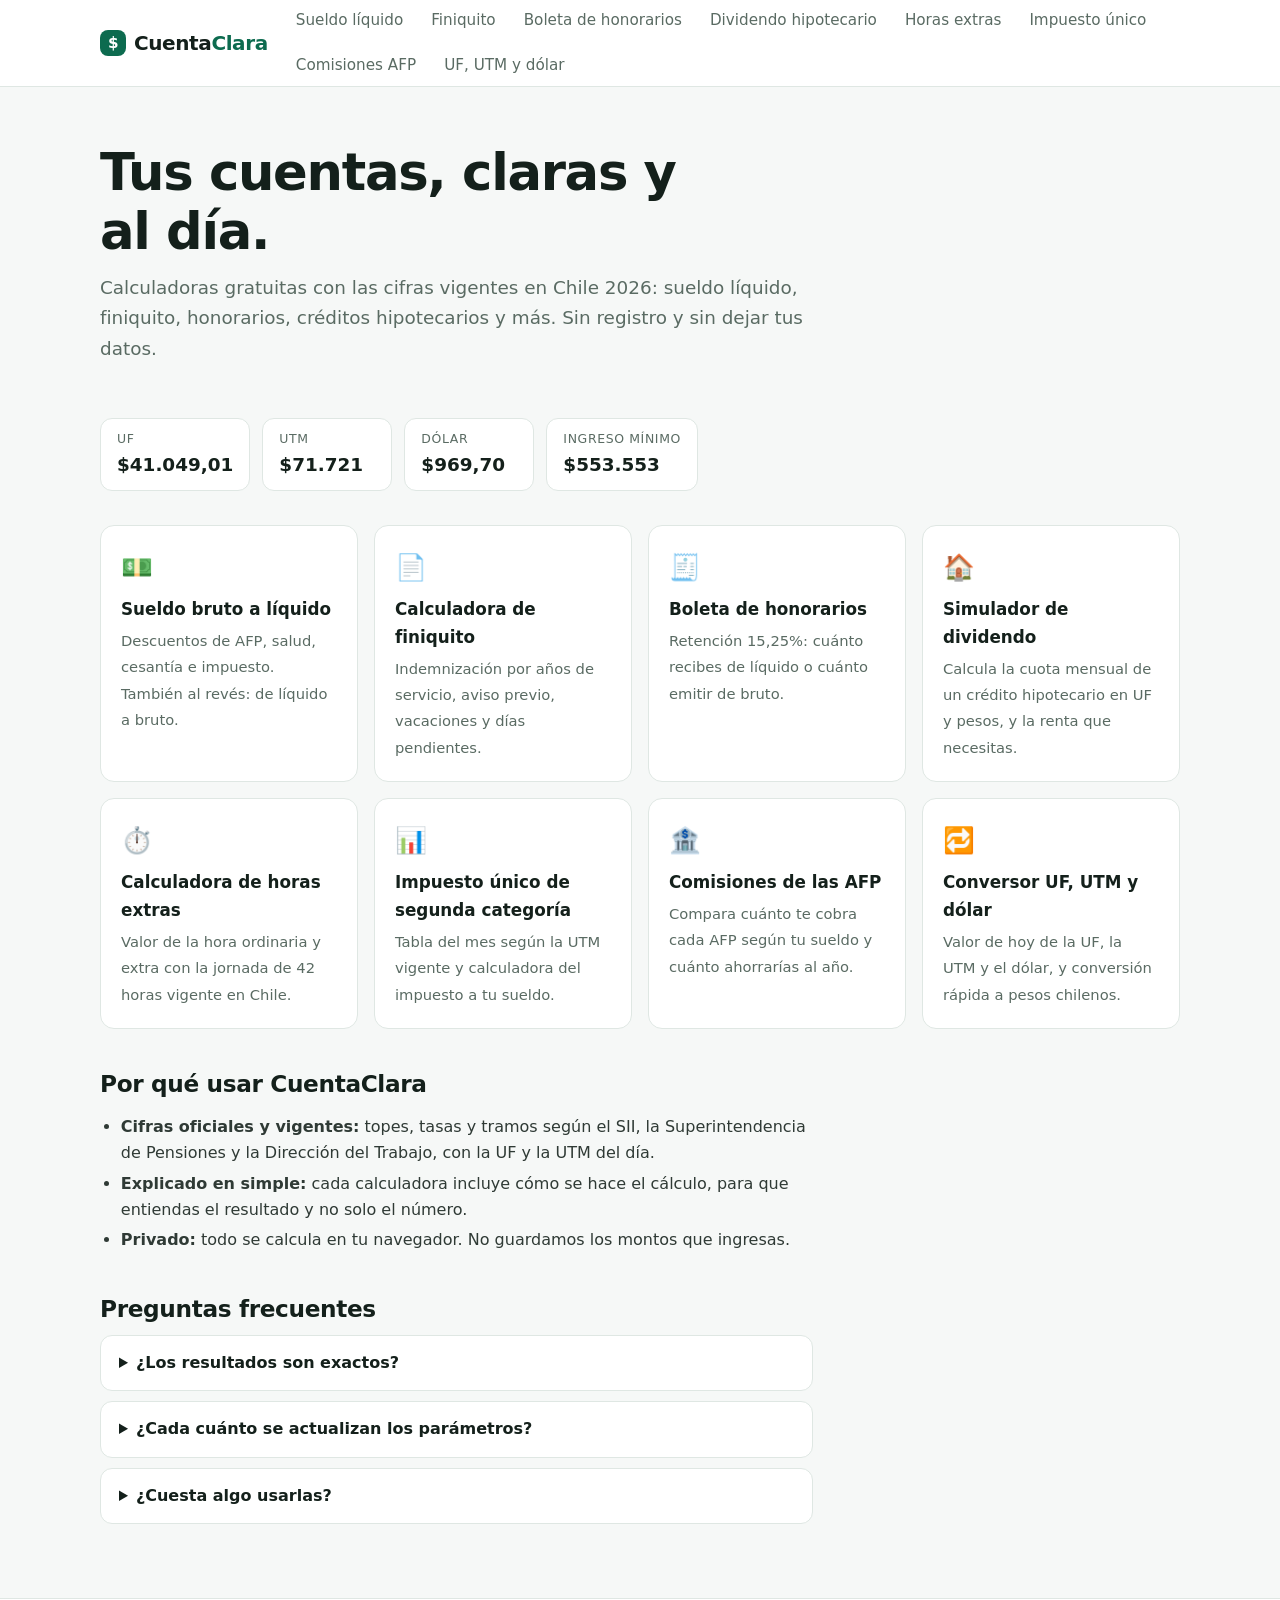
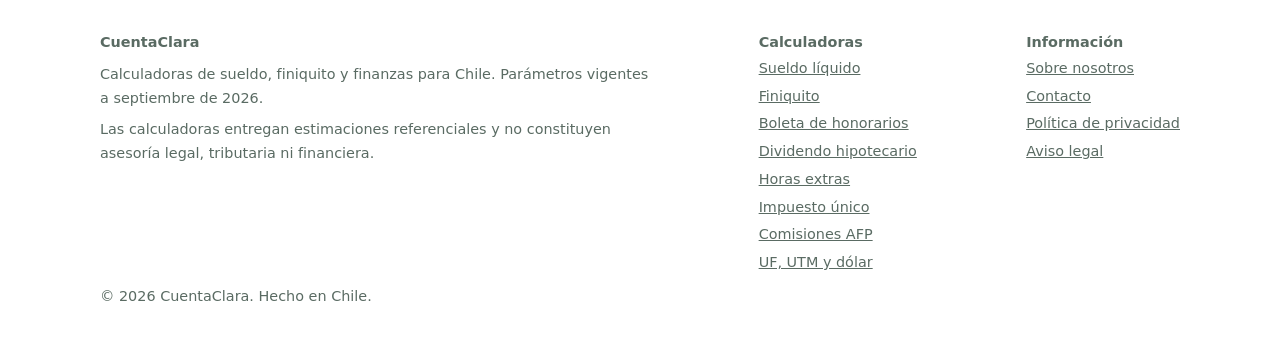
==== docs/index.html @ 97067520 "CuentaClara: calculadoras laborales y financieras para Chile Co-Authored-By: Claude Sonnet 5.5 <nore" ====
<!doctype html>
<html lang="es-CL">
<head>
<meta charset="utf-8">
<meta name="viewport" content="width=device-width, initial-scale=1">
<title>CuentaClara: Calculadoras de sueldo, finiquito y honorarios en Chile 2026</title>
<meta name="description" content="Calculadoras gratuitas para Chile: sueldo líquido, finiquito, boleta de honorarios, dividendo hipotecario, horas extras, impuesto único y comisiones AFP. Datos vigentes 2026.">
<link rel="canonical" href="https://jagoycooleaprado.github.io/cuentaclara/">
<link rel="icon" href="data:image/svg+xml,%3Csvg xmlns='http://www.w3.org/2000/svg' viewBox='0 0 64 64'%3E%3Crect width='64' height='64' rx='14' fill='%230d6b4f'/%3E%3Ctext x='32' y='45' font-size='36' text-anchor='middle' fill='white' font-family='Arial' font-weight='700'%3E%24%3C/text%3E%3C/svg%3E">
<meta name="theme-color" content="#0d6b4f">
<meta property="og:type" content="website"><meta property="og:locale" content="es_CL">
<meta property="og:title" content="CuentaClara: Calculadoras de sueldo, finiquito y honorarios en Chile 2026"><meta property="og:description" content="Calculadoras gratuitas para Chile: sueldo líquido, finiquito, boleta de honorarios, dividendo hipotecario, horas extras, impuesto único y comisiones AFP. Datos vigentes 2026.">
<meta property="og:url" content="https://jagoycooleaprado.github.io/cuentaclara/"><meta property="og:site_name" content="CuentaClara">
<meta name="twitter:card" content="summary">
<link rel="stylesheet" href="assets/style.css">


<script type="application/ld+json">{"@context":"https://schema.org","@type":"WebSite","name":"CuentaClara","url":"https://jagoycooleaprado.github.io/cuentaclara/","inLanguage":"es-CL"}</script>
</head>
<body>
<header class="site-head"><div class="wrap">
  <a class="logo" href="index.html"><i>$</i><span>Cuenta<b>Clara</b></span></a>
  <button id="menu-btn" aria-expanded="false" aria-controls="menu">Menú</button>
  <nav id="menu" class="nav" aria-label="Principal"><a href="sueldo-liquido.html">Sueldo líquido</a><a href="finiquito.html">Finiquito</a><a href="boleta-de-honorarios.html">Boleta de honorarios</a><a href="dividendo-hipotecario.html">Dividendo hipotecario</a><a href="horas-extras.html">Horas extras</a><a href="impuesto-unico-segunda-categoria.html">Impuesto único</a><a href="comisiones-afp.html">Comisiones AFP</a><a href="uf-a-pesos.html">UF, UTM y dólar</a></nav>
</div></header>
<main><div class="wrap">
  <section class="hero">
    <h1>Tus cuentas, claras y al día.</h1>
    <p class="lead">Calculadoras gratuitas con las cifras vigentes en Chile 2026: sueldo líquido, finiquito, honorarios, créditos hipotecarios y más. Sin registro y sin dejar tus datos.</p>
  </section>
  <div class="ind" aria-label="Indicadores de hoy">
    <div><small>UF</small><strong data-ind="uf">$41.049,01</strong></div>
    <div><small>UTM</small><strong data-ind="utm">$71.721</strong></div>
    <div><small>Dólar</small><strong data-ind="usd">$969,70</strong></div>
    <div><small>Ingreso mínimo</small><strong>$553.553</strong></div>
  </div>
  <ul class="cards"><li><a href="sueldo-liquido.html"><span class="ico">💵</span><b>Sueldo bruto a líquido</b><span>Descuentos de AFP, salud, cesantía e impuesto. También al revés: de líquido a bruto.</span></a></li><li><a href="finiquito.html"><span class="ico">📄</span><b>Calculadora de finiquito</b><span>Indemnización por años de servicio, aviso previo, vacaciones y días pendientes.</span></a></li><li><a href="boleta-de-honorarios.html"><span class="ico">🧾</span><b>Boleta de honorarios</b><span>Retención 15,25%: cuánto recibes de líquido o cuánto emitir de bruto.</span></a></li><li><a href="dividendo-hipotecario.html"><span class="ico">🏠</span><b>Simulador de dividendo</b><span>Calcula la cuota mensual de un crédito hipotecario en UF y pesos, y la renta que necesitas.</span></a></li><li><a href="horas-extras.html"><span class="ico">⏱️</span><b>Calculadora de horas extras</b><span>Valor de la hora ordinaria y extra con la jornada de 42 horas vigente en Chile.</span></a></li><li><a href="impuesto-unico-segunda-categoria.html"><span class="ico">📊</span><b>Impuesto único de segunda categoría</b><span>Tabla del mes según la UTM vigente y calculadora del impuesto a tu sueldo.</span></a></li><li><a href="comisiones-afp.html"><span class="ico">🏦</span><b>Comisiones de las AFP</b><span>Compara cuánto te cobra cada AFP según tu sueldo y cuánto ahorrarías al año.</span></a></li><li><a href="uf-a-pesos.html"><span class="ico">🔁</span><b>Conversor UF, UTM y dólar</b><span>Valor de hoy de la UF, la UTM y el dólar, y conversión rápida a pesos chilenos.</span></a></li></ul>
  
  <section class="prose">
    <h2>Por qué usar CuentaClara</h2>
    <ul>
      <li><strong>Cifras oficiales y vigentes:</strong> topes, tasas y tramos según el SII, la Superintendencia de Pensiones y la Dirección del Trabajo, con la UF y la UTM del día.</li>
      <li><strong>Explicado en simple:</strong> cada calculadora incluye cómo se hace el cálculo, para que entiendas el resultado y no solo el número.</li>
      <li><strong>Privado:</strong> todo se calcula en tu navegador. No guardamos los montos que ingresas.</li>
    </ul>
    <h2>Preguntas frecuentes</h2>
  </section>
  <section class="faq prose">
    <details><summary>¿Los resultados son exactos?</summary><p>Son estimaciones que usan la normativa vigente. Tu liquidación, tu finiquito o la oferta del banco pueden variar por redondeos, convenios o condiciones particulares. Úsalas como referencia para planificar.</p></details>
    <details><summary>¿Cada cuánto se actualizan los parámetros?</summary><p>La UF, la UTM y el dólar se cargan en línea cada vez que abres una calculadora. Los topes y tasas anuales se revisan cada vez que la autoridad publica cambios.</p></details>
    <details><summary>¿Cuesta algo usarlas?</summary><p>No. Todas las calculadoras son gratuitas. El sitio se financia con publicidad y con enlaces de afiliados claramente identificados.</p></details>
  </section>
</div></main>
<footer class="site-foot"><div class="wrap">
  <div class="cols">
    <div><strong>CuentaClara</strong><p>Calculadoras de sueldo, finiquito y finanzas para Chile. Parámetros vigentes a septiembre de 2026.</p>
    <p>Las calculadoras entregan estimaciones referenciales y no constituyen asesoría legal, tributaria ni financiera.</p></div>
    <div><strong>Calculadoras</strong><a href="sueldo-liquido.html">Sueldo líquido</a><a href="finiquito.html">Finiquito</a><a href="boleta-de-honorarios.html">Boleta de honorarios</a><a href="dividendo-hipotecario.html">Dividendo hipotecario</a><a href="horas-extras.html">Horas extras</a><a href="impuesto-unico-segunda-categoria.html">Impuesto único</a><a href="comisiones-afp.html">Comisiones AFP</a><a href="uf-a-pesos.html">UF, UTM y dólar</a></div>
    <div><strong>Información</strong><a href="sobre-nosotros.html">Sobre nosotros</a><a href="contacto.html">Contacto</a><a href="privacidad.html">Política de privacidad</a><a href="aviso-legal.html">Aviso legal</a></div>
  </div>
  <p>© 2026 CuentaClara. Hecho en Chile.</p>
</div></footer>
<script src="assets/calc-core.js"></script>
<script src="assets/app.js"></script>
</body>
</html>
---- docs/assets/style.css ----
:root {
  --bg: #f6f8f7; --surface: #ffffff; --ink: #14201b; --muted: #5a6b63; --line: #dfe7e3;
  --brand: #0d6b4f; --brand-ink: #ffffff; --brand-soft: #e3f3ec; --accent: #d1402b;
  --neg: #b3402c; --radius: 14px; --shadow: 0 1px 2px rgba(20,32,27,.06), 0 8px 24px rgba(20,32,27,.06);
}
@media (prefers-color-scheme: dark) {
  :root {
    --bg: #0e1512; --surface: #16201b; --ink: #e8f0ec; --muted: #9db0a6; --line: #26362f;
    --brand: #3fbf93; --brand-ink: #06231a; --brand-soft: #14302a; --accent: #ff7a63; --neg: #ff8f7b;
    --shadow: 0 1px 2px rgba(0,0,0,.4), 0 8px 24px rgba(0,0,0,.3);
  }
}
* { box-sizing: border-box; }
[hidden] { display: none !important; }
html { -webkit-text-size-adjust: 100%; }
body { margin: 0; background: var(--bg); color: var(--ink); font: 16px/1.65 system-ui, -apple-system, "Segoe UI", Roboto, sans-serif; }
a { color: var(--brand); }
img, svg { max-width: 100%; }
.wrap { width: min(1080px, 100% - 32px); margin-inline: auto; }

/* Cabecera */
.site-head { background: var(--surface); border-bottom: 1px solid var(--line); position: sticky; top: 0; z-index: 20; }
.site-head .wrap { display: flex; align-items: center; justify-content: space-between; min-height: 60px; gap: 16px; }
.logo { font-weight: 800; font-size: 1.25rem; letter-spacing: -.02em; text-decoration: none; color: var(--ink); display: flex; align-items: center; gap: 8px; }
.logo b { color: var(--brand); }
.logo i { width: 26px; height: 26px; border-radius: 8px; background: var(--brand); display: inline-grid; place-items: center; color: var(--brand-ink); font-style: normal; font-size: .95rem; }
.nav { display: flex; gap: 4px; flex-wrap: wrap; }
.nav a { padding: 8px 12px; border-radius: 8px; text-decoration: none; color: var(--muted); font-size: .95rem; font-weight: 500; }
.nav a:hover, .nav a[aria-current] { background: var(--brand-soft); color: var(--brand); }
#menu-btn { display: none; background: none; border: 1px solid var(--line); border-radius: 8px; padding: 8px 12px; color: var(--ink); font: inherit; cursor: pointer; }
@media (max-width: 860px) {
  #menu-btn { display: block; }
  .nav { display: none; position: absolute; top: 60px; left: 0; right: 0; background: var(--surface); border-bottom: 1px solid var(--line); padding: 8px 16px 16px; flex-direction: column; }
  .menu-open .nav { display: flex; }
}

/* Contenido */
main { padding: 32px 0 64px; }
.crumbs { font-size: .85rem; color: var(--muted); margin-bottom: 8px; }
.crumbs a { color: var(--muted); }
h1 { font-size: clamp(1.7rem, 4vw, 2.5rem); line-height: 1.15; letter-spacing: -.025em; margin: 0 0 12px; }
h2 { font-size: 1.45rem; letter-spacing: -.015em; margin: 40px 0 12px; line-height: 1.25; }
h3 { font-size: 1.1rem; margin: 24px 0 6px; }
.lead { font-size: 1.15rem; color: var(--muted); max-width: 62ch; margin: 0 0 24px; }
.grid-2 { display: grid; grid-template-columns: minmax(0, 1fr) minmax(0, 1fr); gap: 20px; align-items: start; }
@media (max-width: 860px) { .grid-2 { grid-template-columns: minmax(0, 1fr); } }
.card { background: var(--surface); border: 1px solid var(--line); border-radius: var(--radius); padding: 22px; box-shadow: var(--shadow); }
.card h2 { margin-top: 0; font-size: 1.1rem; }

/* Formularios */
.field { margin-bottom: 14px; }
.field label { display: block; font-weight: 600; font-size: .92rem; margin-bottom: 5px; }
.field small { color: var(--muted); display: block; margin-top: 4px; font-size: .82rem; }
input, select { width: 100%; padding: 11px 12px; font: inherit; color: var(--ink); background: var(--bg); border: 1px solid var(--line); border-radius: 10px; }
input:focus, select:focus, button:focus-visible, a:focus-visible, summary:focus-visible { outline: 3px solid color-mix(in srgb, var(--brand) 45%, transparent); outline-offset: 1px; }
.two { display: grid; grid-template-columns: 1fr 1fr; gap: 12px; }
@media (max-width: 480px) { .two { grid-template-columns: 1fr; } }
.check { display: flex; gap: 10px; align-items: flex-start; }
.check input { width: auto; margin-top: 5px; }
.check label { font-weight: 500; margin: 0; }
.tabs { display: flex; background: var(--bg); border: 1px solid var(--line); border-radius: 10px; padding: 4px; margin-bottom: 16px; }
.tabs button { flex: 1; border: 0; background: none; padding: 9px 8px; border-radius: 7px; font: inherit; font-weight: 600; font-size: .9rem; color: var(--muted); cursor: pointer; }
.tabs button[aria-selected="true"] { background: var(--surface); color: var(--brand); box-shadow: 0 1px 3px rgba(0,0,0,.12); }

/* Resultados */
#resultado { position: sticky; top: 76px; }
@media (max-width: 860px) { #resultado { position: static; } }
.vacio { color: var(--muted); margin: 0; }
.big { background: var(--brand); color: var(--brand-ink); border-radius: 12px; padding: 18px 20px; margin-bottom: 14px; }
.big span { display: block; font-size: .9rem; opacity: .9; }
.big strong { font-size: clamp(1.8rem, 5vw, 2.4rem); letter-spacing: -.02em; line-height: 1.2; font-variant-numeric: tabular-nums; }
.big em { font-style: normal; margin-left: 10px; opacity: .85; }
.bar { height: 10px; background: var(--brand-soft); border-radius: 99px; overflow: hidden; }
.bar i { display: block; height: 100%; background: var(--accent); border-radius: 99px; }
.bar-leg { font-size: .9rem; color: var(--muted); margin: 8px 0 14px; }
table.res { width: 100%; border-collapse: collapse; font-variant-numeric: tabular-nums; }
table.res th, table.res td { padding: 9px 4px; border-bottom: 1px solid var(--line); text-align: left; vertical-align: top; font-size: .95rem; }
table.res tbody th { font-weight: 500; }
table.res tbody th small { display: block; color: var(--muted); font-weight: 400; font-size: .8rem; }
table.res td { text-align: right; white-space: nowrap; }
table.res thead th { font-size: .8rem; color: var(--muted); text-transform: uppercase; letter-spacing: .04em; }
table.res .neg td { color: var(--neg); }
table.res .sub th, table.res .sub td { font-weight: 700; }
table.res .total th, table.res .total td { font-weight: 800; border-bottom: 0; border-top: 2px solid var(--ink); font-size: 1.02rem; }
table.res.mini td, table.res.mini th { font-size: .85rem; text-align: right; }
.scroll { overflow-x: auto; }
details { margin-top: 14px; } summary { cursor: pointer; font-weight: 600; color: var(--brand); }
.nota { background: var(--brand-soft); border-radius: 10px; padding: 12px 14px; font-size: .88rem; margin: 14px 0 0; }

/* Portada */
.hero { padding: 24px 0 8px; }
.hero h1 { font-size: clamp(2rem, 5.5vw, 3.2rem); max-width: 18ch; }
.ind { display: flex; flex-wrap: wrap; gap: 12px; margin: 22px 0 34px; }
.ind div { background: var(--surface); border: 1px solid var(--line); border-radius: 12px; padding: 10px 16px; min-width: 130px; }
.ind small { display: block; color: var(--muted); font-size: .78rem; text-transform: uppercase; letter-spacing: .05em; }
.ind strong { font-size: 1.15rem; font-variant-numeric: tabular-nums; }
.cards { display: grid; grid-template-columns: repeat(auto-fill, minmax(250px, 1fr)); gap: 16px; padding: 0; list-style: none; margin: 0; }
.cards a { display: block; height: 100%; text-decoration: none; color: inherit; background: var(--surface); border: 1px solid var(--line); border-radius: var(--radius); padding: 20px; transition: transform .15s, box-shadow .15s, border-color .15s; }
.cards a:hover { transform: translateY(-2px); box-shadow: var(--shadow); border-color: var(--brand); }
.cards b { display: block; font-size: 1.05rem; margin: 8px 0 4px; }
.cards span { color: var(--muted); font-size: .92rem; }
.cards .ico { font-size: 1.6rem; }

/* Artículo */
.prose { max-width: 70ch; }
.prose p, .prose li { color: color-mix(in srgb, var(--ink) 88%, var(--bg)); }
.prose ul, .prose ol { padding-left: 1.3em; }
.prose li { margin: 4px 0; }
.prose table { border-collapse: collapse; width: 100%; font-size: .93rem; margin: 12px 0; }
.prose th, .prose td { border: 1px solid var(--line); padding: 8px 10px; text-align: left; }
.prose th { background: var(--brand-soft); }
.faq details { background: var(--surface); border: 1px solid var(--line); border-radius: 12px; padding: 14px 18px; margin: 10px 0; }
.faq summary { color: var(--ink); }
.faq p { margin: 10px 0 0; }
.related { display: flex; flex-wrap: wrap; gap: 10px; padding: 0; list-style: none; }
.related a { display: inline-block; padding: 8px 14px; border: 1px solid var(--line); border-radius: 99px; background: var(--surface); text-decoration: none; font-weight: 500; font-size: .93rem; }
.related a:hover { border-color: var(--brand); }
.updated { color: var(--muted); font-size: .85rem; }

/* Monetización */
.ad-slot { margin: 24px 0; min-height: 90px; text-align: center; }
.ad-slot::before { content: "Publicidad"; display: block; font-size: .7rem; color: var(--muted); text-transform: uppercase; letter-spacing: .08em; margin-bottom: 4px; }
.cta-box { display: flex; gap: 16px; align-items: center; justify-content: space-between; flex-wrap: wrap; background: var(--brand-soft); border: 1px solid var(--brand); border-radius: var(--radius); padding: 18px 20px; margin: 24px 0; }
.cta-box p { margin: 0; max-width: 52ch; }
.cta-box a.btn { background: var(--brand); color: var(--brand-ink); padding: 11px 20px; border-radius: 10px; font-weight: 700; text-decoration: none; }
.cta-box small { display: block; color: var(--muted); font-size: .75rem; }

/* Pie */
.site-foot { border-top: 1px solid var(--line); background: var(--surface); padding: 32px 0; font-size: .9rem; color: var(--muted); }
.site-foot .cols { display: flex; flex-wrap: wrap; gap: 32px; justify-content: space-between; }
.site-foot a { color: var(--muted); display: block; padding: 2px 0; }
.site-foot p { max-width: 60ch; margin: 8px 0; }
@media print { .site-head, .site-foot, .ad-slot, .cta-box, .related { display: none; } }
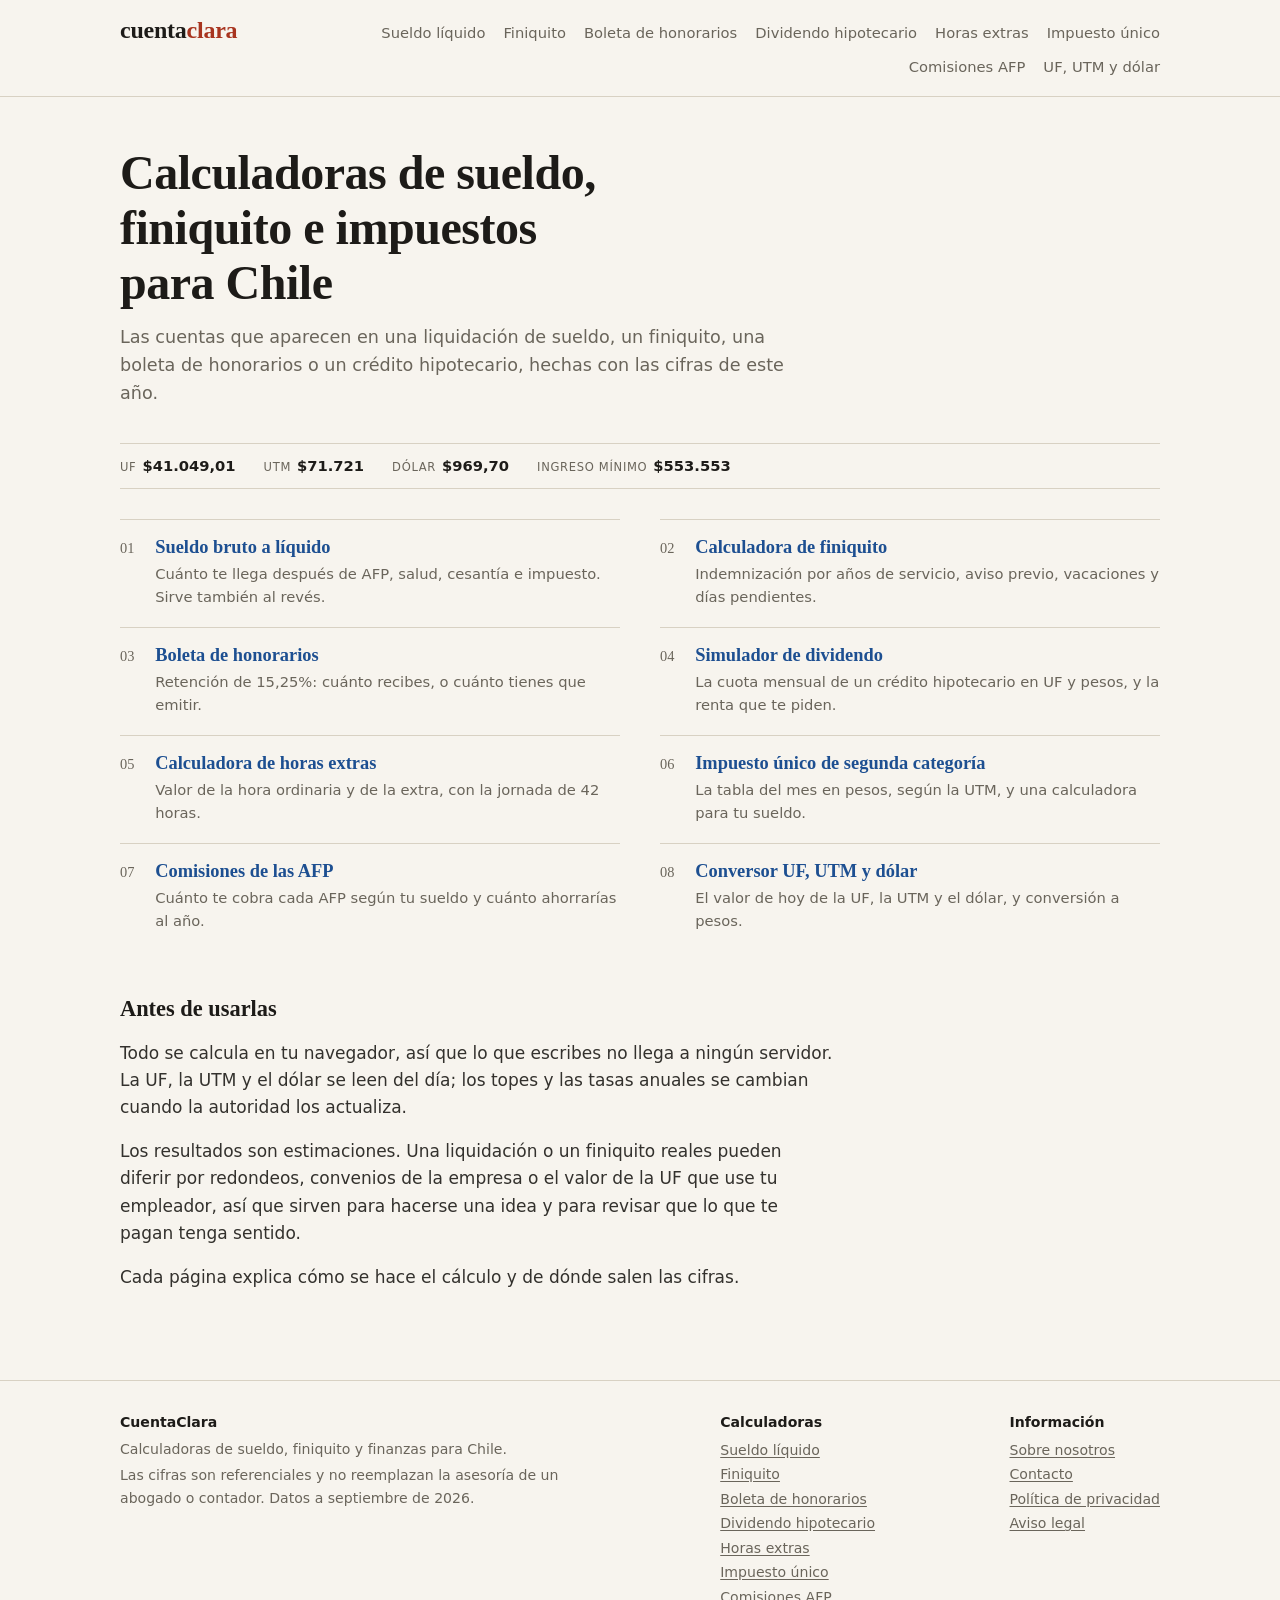
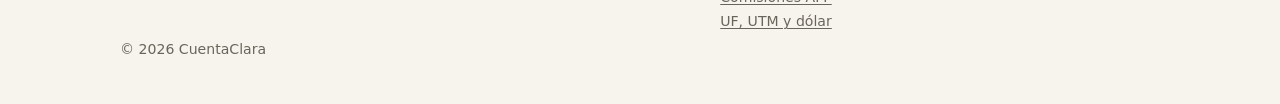
==== commit d7ddd38c: "Rediseño editorial y textos reescritos en tono más natural Co-Authored-By: Claude Sonnet 5.5 <norepl" ====
--- a/docs/index.html
+++ b/docs/index.html
@@ -6,8 +6,8 @@
 <title>CuentaClara: Calculadoras de sueldo, finiquito y honorarios en Chile 2026</title>
 <meta name="description" content="Calculadoras gratuitas para Chile: sueldo líquido, finiquito, boleta de honorarios, dividendo hipotecario, horas extras, impuesto único y comisiones AFP. Datos vigentes 2026.">
 <link rel="canonical" href="https://jagoycooleaprado.github.io/cuentaclara/">
-<link rel="icon" href="data:image/svg+xml,%3Csvg xmlns='http://www.w3.org/2000/svg' viewBox='0 0 64 64'%3E%3Crect width='64' height='64' rx='14' fill='%230d6b4f'/%3E%3Ctext x='32' y='45' font-size='36' text-anchor='middle' fill='white' font-family='Arial' font-weight='700'%3E%24%3C/text%3E%3C/svg%3E">
-<meta name="theme-color" content="#0d6b4f">
+<link rel="icon" href="data:image/svg+xml,%3Csvg xmlns='http://www.w3.org/2000/svg' viewBox='0 0 64 64'%3E%3Crect width='64' height='64' rx='14' fill='%23a8341f'/%3E%3Ctext x='32' y='45' font-size='36' text-anchor='middle' fill='white' font-family='Arial' font-weight='700'%3E%24%3C/text%3E%3C/svg%3E">
+<meta name="theme-color" content="#f7f4ee">
 <meta property="og:type" content="website"><meta property="og:locale" content="es_CL">
 <meta property="og:title" content="CuentaClara: Calculadoras de sueldo, finiquito y honorarios en Chile 2026"><meta property="og:description" content="Calculadoras gratuitas para Chile: sueldo líquido, finiquito, boleta de honorarios, dividendo hipotecario, horas extras, impuesto único y comisiones AFP. Datos vigentes 2026.">
 <meta property="og:url" content="https://jagoycooleaprado.github.io/cuentaclara/"><meta property="og:site_name" content="CuentaClara">
@@ -19,14 +19,14 @@
 </head>
 <body>
 <header class="site-head"><div class="wrap">
-  <a class="logo" href="index.html"><i>$</i><span>Cuenta<b>Clara</b></span></a>
+  <a class="logo" href="index.html">cuenta<span>clara</span></a>
   <button id="menu-btn" aria-expanded="false" aria-controls="menu">Menú</button>
   <nav id="menu" class="nav" aria-label="Principal"><a href="sueldo-liquido.html">Sueldo líquido</a><a href="finiquito.html">Finiquito</a><a href="boleta-de-honorarios.html">Boleta de honorarios</a><a href="dividendo-hipotecario.html">Dividendo hipotecario</a><a href="horas-extras.html">Horas extras</a><a href="impuesto-unico-segunda-categoria.html">Impuesto único</a><a href="comisiones-afp.html">Comisiones AFP</a><a href="uf-a-pesos.html">UF, UTM y dólar</a></nav>
 </div></header>
 <main><div class="wrap">
   <section class="hero">
-    <h1>Tus cuentas, claras y al día.</h1>
-    <p class="lead">Calculadoras gratuitas con las cifras vigentes en Chile 2026: sueldo líquido, finiquito, honorarios, créditos hipotecarios y más. Sin registro y sin dejar tus datos.</p>
+    <h1>Calculadoras de sueldo, finiquito e impuestos para Chile</h1>
+    <p class="lead">Las cuentas que aparecen en una liquidación de sueldo, un finiquito, una boleta de honorarios o un crédito hipotecario, hechas con las cifras de este año.</p>
   </section>
   <div class="ind" aria-label="Indicadores de hoy">
     <div><small>UF</small><strong data-ind="uf">$41.049,01</strong></div>
@@ -34,31 +34,23 @@
     <div><small>Dólar</small><strong data-ind="usd">$969,70</strong></div>
     <div><small>Ingreso mínimo</small><strong>$553.553</strong></div>
   </div>
-  <ul class="cards"><li><a href="sueldo-liquido.html"><span class="ico">💵</span><b>Sueldo bruto a líquido</b><span>Descuentos de AFP, salud, cesantía e impuesto. También al revés: de líquido a bruto.</span></a></li><li><a href="finiquito.html"><span class="ico">📄</span><b>Calculadora de finiquito</b><span>Indemnización por años de servicio, aviso previo, vacaciones y días pendientes.</span></a></li><li><a href="boleta-de-honorarios.html"><span class="ico">🧾</span><b>Boleta de honorarios</b><span>Retención 15,25%: cuánto recibes de líquido o cuánto emitir de bruto.</span></a></li><li><a href="dividendo-hipotecario.html"><span class="ico">🏠</span><b>Simulador de dividendo</b><span>Calcula la cuota mensual de un crédito hipotecario en UF y pesos, y la renta que necesitas.</span></a></li><li><a href="horas-extras.html"><span class="ico">⏱️</span><b>Calculadora de horas extras</b><span>Valor de la hora ordinaria y extra con la jornada de 42 horas vigente en Chile.</span></a></li><li><a href="impuesto-unico-segunda-categoria.html"><span class="ico">📊</span><b>Impuesto único de segunda categoría</b><span>Tabla del mes según la UTM vigente y calculadora del impuesto a tu sueldo.</span></a></li><li><a href="comisiones-afp.html"><span class="ico">🏦</span><b>Comisiones de las AFP</b><span>Compara cuánto te cobra cada AFP según tu sueldo y cuánto ahorrarías al año.</span></a></li><li><a href="uf-a-pesos.html"><span class="ico">🔁</span><b>Conversor UF, UTM y dólar</b><span>Valor de hoy de la UF, la UTM y el dólar, y conversión rápida a pesos chilenos.</span></a></li></ul>
+  <ul class="cards"><li><a href="sueldo-liquido.html"><b>Sueldo bruto a líquido</b><span>Cuánto te llega después de AFP, salud, cesantía e impuesto. Sirve también al revés.</span></a></li><li><a href="finiquito.html"><b>Calculadora de finiquito</b><span>Indemnización por años de servicio, aviso previo, vacaciones y días pendientes.</span></a></li><li><a href="boleta-de-honorarios.html"><b>Boleta de honorarios</b><span>Retención de 15,25%: cuánto recibes, o cuánto tienes que emitir.</span></a></li><li><a href="dividendo-hipotecario.html"><b>Simulador de dividendo</b><span>La cuota mensual de un crédito hipotecario en UF y pesos, y la renta que te piden.</span></a></li><li><a href="horas-extras.html"><b>Calculadora de horas extras</b><span>Valor de la hora ordinaria y de la extra, con la jornada de 42 horas.</span></a></li><li><a href="impuesto-unico-segunda-categoria.html"><b>Impuesto único de segunda categoría</b><span>La tabla del mes en pesos, según la UTM, y una calculadora para tu sueldo.</span></a></li><li><a href="comisiones-afp.html"><b>Comisiones de las AFP</b><span>Cuánto te cobra cada AFP según tu sueldo y cuánto ahorrarías al año.</span></a></li><li><a href="uf-a-pesos.html"><b>Conversor UF, UTM y dólar</b><span>El valor de hoy de la UF, la UTM y el dólar, y conversión a pesos.</span></a></li></ul>
   
   <section class="prose">
-    <h2>Por qué usar CuentaClara</h2>
-    <ul>
-      <li><strong>Cifras oficiales y vigentes:</strong> topes, tasas y tramos según el SII, la Superintendencia de Pensiones y la Dirección del Trabajo, con la UF y la UTM del día.</li>
-      <li><strong>Explicado en simple:</strong> cada calculadora incluye cómo se hace el cálculo, para que entiendas el resultado y no solo el número.</li>
-      <li><strong>Privado:</strong> todo se calcula en tu navegador. No guardamos los montos que ingresas.</li>
-    </ul>
-    <h2>Preguntas frecuentes</h2>
-  </section>
-  <section class="faq prose">
-    <details><summary>¿Los resultados son exactos?</summary><p>Son estimaciones que usan la normativa vigente. Tu liquidación, tu finiquito o la oferta del banco pueden variar por redondeos, convenios o condiciones particulares. Úsalas como referencia para planificar.</p></details>
-    <details><summary>¿Cada cuánto se actualizan los parámetros?</summary><p>La UF, la UTM y el dólar se cargan en línea cada vez que abres una calculadora. Los topes y tasas anuales se revisan cada vez que la autoridad publica cambios.</p></details>
-    <details><summary>¿Cuesta algo usarlas?</summary><p>No. Todas las calculadoras son gratuitas. El sitio se financia con publicidad y con enlaces de afiliados claramente identificados.</p></details>
+    <h2>Antes de usarlas</h2>
+    <p>Todo se calcula en tu navegador, así que lo que escribes no llega a ningún servidor. La UF, la UTM y el dólar se leen del día; los topes y las tasas anuales se cambian cuando la autoridad los actualiza.</p>
+    <p>Los resultados son estimaciones. Una liquidación o un finiquito reales pueden diferir por redondeos, convenios de la empresa o el valor de la UF que use tu empleador, así que sirven para hacerse una idea y para revisar que lo que te pagan tenga sentido.</p>
+    <p>Cada página explica cómo se hace el cálculo y de dónde salen las cifras.</p>
   </section>
 </div></main>
 <footer class="site-foot"><div class="wrap">
   <div class="cols">
-    <div><strong>CuentaClara</strong><p>Calculadoras de sueldo, finiquito y finanzas para Chile. Parámetros vigentes a septiembre de 2026.</p>
-    <p>Las calculadoras entregan estimaciones referenciales y no constituyen asesoría legal, tributaria ni financiera.</p></div>
+    <div><strong>CuentaClara</strong><p>Calculadoras de sueldo, finiquito y finanzas para Chile.</p>
+    <p>Las cifras son referenciales y no reemplazan la asesoría de un abogado o contador. Datos a septiembre de 2026.</p></div>
     <div><strong>Calculadoras</strong><a href="sueldo-liquido.html">Sueldo líquido</a><a href="finiquito.html">Finiquito</a><a href="boleta-de-honorarios.html">Boleta de honorarios</a><a href="dividendo-hipotecario.html">Dividendo hipotecario</a><a href="horas-extras.html">Horas extras</a><a href="impuesto-unico-segunda-categoria.html">Impuesto único</a><a href="comisiones-afp.html">Comisiones AFP</a><a href="uf-a-pesos.html">UF, UTM y dólar</a></div>
     <div><strong>Información</strong><a href="sobre-nosotros.html">Sobre nosotros</a><a href="contacto.html">Contacto</a><a href="privacidad.html">Política de privacidad</a><a href="aviso-legal.html">Aviso legal</a></div>
   </div>
-  <p>© 2026 CuentaClara. Hecho en Chile.</p>
+  <p>© 2026 CuentaClara</p>
 </div></footer>
 <script src="assets/calc-core.js"></script>
 <script src="assets/app.js"></script>
--- a/docs/assets/style.css
+++ b/docs/assets/style.css
@@ -1,133 +1,139 @@
 :root {
-  --bg: #f6f8f7; --surface: #ffffff; --ink: #14201b; --muted: #5a6b63; --line: #dfe7e3;
-  --brand: #0d6b4f; --brand-ink: #ffffff; --brand-soft: #e3f3ec; --accent: #d1402b;
-  --neg: #b3402c; --radius: 14px; --shadow: 0 1px 2px rgba(20,32,27,.06), 0 8px 24px rgba(20,32,27,.06);
+  --paper: #f7f4ee; --card: #fffdf8; --ink: #1d1b18; --muted: #6a655b; --rule: #d8d1c3;
+  --accent: #a8341f; --link: #1d4f91; --wash: #efe9dc;
+  --serif: Charter, "Bitstream Charter", "Sitka Text", Cambria, Georgia, serif;
+  --sans: system-ui, -apple-system, "Segoe UI", Roboto, sans-serif;
 }
 @media (prefers-color-scheme: dark) {
-  :root {
-    --bg: #0e1512; --surface: #16201b; --ink: #e8f0ec; --muted: #9db0a6; --line: #26362f;
-    --brand: #3fbf93; --brand-ink: #06231a; --brand-soft: #14302a; --accent: #ff7a63; --neg: #ff8f7b;
-    --shadow: 0 1px 2px rgba(0,0,0,.4), 0 8px 24px rgba(0,0,0,.3);
-  }
+  :root { --paper: #151412; --card: #1b1a17; --ink: #ece7dd; --muted: #a39c8f; --rule: #34312b; --accent: #e8836b; --link: #8db4e8; --wash: #22201c; }
 }
 * { box-sizing: border-box; }
 [hidden] { display: none !important; }
 html { -webkit-text-size-adjust: 100%; }
-body { margin: 0; background: var(--bg); color: var(--ink); font: 16px/1.65 system-ui, -apple-system, "Segoe UI", Roboto, sans-serif; }
-a { color: var(--brand); }
-img, svg { max-width: 100%; }
-.wrap { width: min(1080px, 100% - 32px); margin-inline: auto; }
+body { margin: 0; background: var(--paper); color: var(--ink); font: 17px/1.6 var(--sans); }
+a { color: var(--link); text-underline-offset: 2px; }
+.wrap { width: min(1040px, 100% - 32px); margin-inline: auto; }
 
 /* Cabecera */
-.site-head { background: var(--surface); border-bottom: 1px solid var(--line); position: sticky; top: 0; z-index: 20; }
-.site-head .wrap { display: flex; align-items: center; justify-content: space-between; min-height: 60px; gap: 16px; }
-.logo { font-weight: 800; font-size: 1.25rem; letter-spacing: -.02em; text-decoration: none; color: var(--ink); display: flex; align-items: center; gap: 8px; }
-.logo b { color: var(--brand); }
-.logo i { width: 26px; height: 26px; border-radius: 8px; background: var(--brand); display: inline-grid; place-items: center; color: var(--brand-ink); font-style: normal; font-size: .95rem; }
-.nav { display: flex; gap: 4px; flex-wrap: wrap; }
-.nav a { padding: 8px 12px; border-radius: 8px; text-decoration: none; color: var(--muted); font-size: .95rem; font-weight: 500; }
-.nav a:hover, .nav a[aria-current] { background: var(--brand-soft); color: var(--brand); }
-#menu-btn { display: none; background: none; border: 1px solid var(--line); border-radius: 8px; padding: 8px 12px; color: var(--ink); font: inherit; cursor: pointer; }
+.site-head { border-bottom: 1px solid var(--rule); background: var(--paper); }
+.site-head .wrap { display: flex; align-items: baseline; justify-content: space-between; gap: 24px; padding: 18px 0 14px; }
+.logo { font: 700 1.5rem/1 var(--serif); letter-spacing: -.01em; color: var(--ink); text-decoration: none; white-space: nowrap; }
+.logo span { color: var(--accent); }
+.nav { display: flex; flex-wrap: wrap; gap: 4px 18px; justify-content: flex-end; }
+.nav a { color: var(--muted); text-decoration: none; font-size: .92rem; padding: 2px 0; border-bottom: 2px solid transparent; }
+.nav a:hover { color: var(--ink); }
+.nav a[aria-current] { color: var(--ink); border-bottom-color: var(--accent); }
+#menu-btn { display: none; background: none; border: 1px solid var(--rule); border-radius: 4px; padding: 6px 12px; color: var(--ink); font: inherit; font-size: .9rem; cursor: pointer; }
 @media (max-width: 860px) {
+  .site-head .wrap { align-items: center; flex-wrap: wrap; }
   #menu-btn { display: block; }
-  .nav { display: none; position: absolute; top: 60px; left: 0; right: 0; background: var(--surface); border-bottom: 1px solid var(--line); padding: 8px 16px 16px; flex-direction: column; }
+  .nav { display: none; width: 100%; flex-direction: column; gap: 2px; justify-content: flex-start; padding-top: 6px; }
   .menu-open .nav { display: flex; }
+  .nav a { padding: 8px 0; border-bottom: 1px solid var(--rule); }
 }
 
 /* Contenido */
-main { padding: 32px 0 64px; }
-.crumbs { font-size: .85rem; color: var(--muted); margin-bottom: 8px; }
+main { padding: 28px 0 72px; }
+.crumbs { font-size: .82rem; color: var(--muted); margin-bottom: 14px; }
 .crumbs a { color: var(--muted); }
-h1 { font-size: clamp(1.7rem, 4vw, 2.5rem); line-height: 1.15; letter-spacing: -.025em; margin: 0 0 12px; }
-h2 { font-size: 1.45rem; letter-spacing: -.015em; margin: 40px 0 12px; line-height: 1.25; }
-h3 { font-size: 1.1rem; margin: 24px 0 6px; }
-.lead { font-size: 1.15rem; color: var(--muted); max-width: 62ch; margin: 0 0 24px; }
-.grid-2 { display: grid; grid-template-columns: minmax(0, 1fr) minmax(0, 1fr); gap: 20px; align-items: start; }
-@media (max-width: 860px) { .grid-2 { grid-template-columns: minmax(0, 1fr); } }
-.card { background: var(--surface); border: 1px solid var(--line); border-radius: var(--radius); padding: 22px; box-shadow: var(--shadow); }
-.card h2 { margin-top: 0; font-size: 1.1rem; }
+h1 { font: 700 clamp(1.8rem, 4.2vw, 2.6rem)/1.15 var(--serif); letter-spacing: -.01em; margin: 0 0 12px; max-width: 24ch; }
+h2 { font: 700 1.4rem/1.25 var(--serif); margin: 44px 0 10px; }
+h3 { font: 700 1.05rem var(--serif); margin: 22px 0 4px; }
+.lead { font-size: 1.1rem; color: var(--muted); max-width: 60ch; margin: 0 0 26px; }
+.grid-2 { display: grid; grid-template-columns: minmax(0, 1fr) minmax(0, 1fr); gap: 36px; align-items: start; }
+@media (max-width: 860px) { .grid-2 { grid-template-columns: minmax(0, 1fr); gap: 24px; } }
+.card { border-top: 3px solid var(--ink); padding-top: 16px; }
 
 /* Formularios */
 .field { margin-bottom: 14px; }
-.field label { display: block; font-weight: 600; font-size: .92rem; margin-bottom: 5px; }
-.field small { color: var(--muted); display: block; margin-top: 4px; font-size: .82rem; }
-input, select { width: 100%; padding: 11px 12px; font: inherit; color: var(--ink); background: var(--bg); border: 1px solid var(--line); border-radius: 10px; }
-input:focus, select:focus, button:focus-visible, a:focus-visible, summary:focus-visible { outline: 3px solid color-mix(in srgb, var(--brand) 45%, transparent); outline-offset: 1px; }
+.field label { display: block; font-weight: 600; font-size: .9rem; margin-bottom: 4px; }
+.field small { color: var(--muted); display: block; margin-top: 3px; font-size: .8rem; line-height: 1.4; }
+input, select { width: 100%; padding: 9px 10px; font: inherit; color: var(--ink); background: var(--card); border: 1px solid var(--rule); border-radius: 3px; }
+input:focus, select:focus { outline: 2px solid var(--link); outline-offset: 0; border-color: var(--link); }
+button:focus-visible, a:focus-visible, summary:focus-visible { outline: 2px solid var(--link); outline-offset: 2px; }
 .two { display: grid; grid-template-columns: 1fr 1fr; gap: 12px; }
 @media (max-width: 480px) { .two { grid-template-columns: 1fr; } }
 .check { display: flex; gap: 10px; align-items: flex-start; }
-.check input { width: auto; margin-top: 5px; }
-.check label { font-weight: 500; margin: 0; }
-.tabs { display: flex; background: var(--bg); border: 1px solid var(--line); border-radius: 10px; padding: 4px; margin-bottom: 16px; }
-.tabs button { flex: 1; border: 0; background: none; padding: 9px 8px; border-radius: 7px; font: inherit; font-weight: 600; font-size: .9rem; color: var(--muted); cursor: pointer; }
-.tabs button[aria-selected="true"] { background: var(--surface); color: var(--brand); box-shadow: 0 1px 3px rgba(0,0,0,.12); }
+.check input { width: auto; margin-top: 6px; }
+.check label { font-weight: 400; margin: 0; }
+.tabs { display: flex; gap: 22px; border-bottom: 1px solid var(--rule); margin-bottom: 18px; }
+.tabs button { border: 0; background: none; padding: 6px 0 8px; font: inherit; font-size: .95rem; color: var(--muted); cursor: pointer; border-bottom: 3px solid transparent; margin-bottom: -1px; }
+.tabs button[aria-selected="true"] { color: var(--ink); font-weight: 600; border-bottom-color: var(--accent); }
 
 /* Resultados */
-#resultado { position: sticky; top: 76px; }
+#resultado { position: sticky; top: 16px; }
 @media (max-width: 860px) { #resultado { position: static; } }
-.vacio { color: var(--muted); margin: 0; }
-.big { background: var(--brand); color: var(--brand-ink); border-radius: 12px; padding: 18px 20px; margin-bottom: 14px; }
-.big span { display: block; font-size: .9rem; opacity: .9; }
-.big strong { font-size: clamp(1.8rem, 5vw, 2.4rem); letter-spacing: -.02em; line-height: 1.2; font-variant-numeric: tabular-nums; }
-.big em { font-style: normal; margin-left: 10px; opacity: .85; }
-.bar { height: 10px; background: var(--brand-soft); border-radius: 99px; overflow: hidden; }
-.bar i { display: block; height: 100%; background: var(--accent); border-radius: 99px; }
-.bar-leg { font-size: .9rem; color: var(--muted); margin: 8px 0 14px; }
+.vacio { color: var(--muted); margin: 0; font-style: italic; }
+.big { padding-bottom: 12px; margin-bottom: 8px; border-bottom: 1px solid var(--rule); }
+.big span { display: block; font-size: .85rem; color: var(--muted); }
+.big strong { font: 700 clamp(2rem, 6vw, 2.8rem)/1.15 var(--serif); font-variant-numeric: lining-nums tabular-nums; }
+.big em { font-style: normal; margin-left: 10px; color: var(--muted); font-size: 1rem; }
+.bar { height: 4px; background: var(--wash); }
+.bar i { display: block; height: 100%; background: var(--accent); }
+.bar-leg { font-size: .88rem; color: var(--muted); margin: 6px 0 12px; }
 table.res { width: 100%; border-collapse: collapse; font-variant-numeric: tabular-nums; }
-table.res th, table.res td { padding: 9px 4px; border-bottom: 1px solid var(--line); text-align: left; vertical-align: top; font-size: .95rem; }
-table.res tbody th { font-weight: 500; }
-table.res tbody th small { display: block; color: var(--muted); font-weight: 400; font-size: .8rem; }
+table.res th, table.res td { padding: 7px 0; border-bottom: 1px solid var(--rule); text-align: left; vertical-align: top; font-size: .95rem; }
+table.res tbody th { font-weight: 400; padding-right: 12px; }
+table.res tbody th small { display: block; color: var(--muted); font-size: .78rem; }
 table.res td { text-align: right; white-space: nowrap; }
-table.res thead th { font-size: .8rem; color: var(--muted); text-transform: uppercase; letter-spacing: .04em; }
-table.res .neg td { color: var(--neg); }
+table.res thead th { font-size: .75rem; color: var(--muted); font-weight: 600; text-transform: uppercase; letter-spacing: .05em; }
+table.res .neg td { color: var(--accent); }
 table.res .sub th, table.res .sub td { font-weight: 700; }
-table.res .total th, table.res .total td { font-weight: 800; border-bottom: 0; border-top: 2px solid var(--ink); font-size: 1.02rem; }
-table.res.mini td, table.res.mini th { font-size: .85rem; text-align: right; }
-.scroll { overflow-x: auto; }
-details { margin-top: 14px; } summary { cursor: pointer; font-weight: 600; color: var(--brand); }
-.nota { background: var(--brand-soft); border-radius: 10px; padding: 12px 14px; font-size: .88rem; margin: 14px 0 0; }
+table.res .total th, table.res .total td { font-weight: 700; border-bottom: 0; border-top: 2px solid var(--ink); font-size: 1.02rem; }
+table.res.mini td, table.res.mini th { font-size: .82rem; text-align: right; }
+details { margin-top: 14px; } summary { cursor: pointer; }
+.nota { border-left: 3px solid var(--rule); padding: 2px 0 2px 12px; font-size: .88rem; color: var(--muted); margin: 14px 0 0; }
 
 /* Portada */
-.hero { padding: 24px 0 8px; }
-.hero h1 { font-size: clamp(2rem, 5.5vw, 3.2rem); max-width: 18ch; }
-.ind { display: flex; flex-wrap: wrap; gap: 12px; margin: 22px 0 34px; }
-.ind div { background: var(--surface); border: 1px solid var(--line); border-radius: 12px; padding: 10px 16px; min-width: 130px; }
-.ind small { display: block; color: var(--muted); font-size: .78rem; text-transform: uppercase; letter-spacing: .05em; }
-.ind strong { font-size: 1.15rem; font-variant-numeric: tabular-nums; }
-.cards { display: grid; grid-template-columns: repeat(auto-fill, minmax(250px, 1fr)); gap: 16px; padding: 0; list-style: none; margin: 0; }
-.cards a { display: block; height: 100%; text-decoration: none; color: inherit; background: var(--surface); border: 1px solid var(--line); border-radius: var(--radius); padding: 20px; transition: transform .15s, box-shadow .15s, border-color .15s; }
-.cards a:hover { transform: translateY(-2px); box-shadow: var(--shadow); border-color: var(--brand); }
-.cards b { display: block; font-size: 1.05rem; margin: 8px 0 4px; }
-.cards span { color: var(--muted); font-size: .92rem; }
-.cards .ico { font-size: 1.6rem; }
+.hero { padding: 20px 0 6px; }
+.hero h1 { font-size: clamp(2rem, 5vw, 3rem); max-width: 20ch; }
+.ind { display: flex; flex-wrap: wrap; gap: 4px 28px; margin: 4px 0 30px; padding: 10px 0; border-block: 1px solid var(--rule); font-size: .92rem; color: var(--muted); }
+.ind small { text-transform: uppercase; letter-spacing: .06em; font-size: .72rem; margin-right: 6px; }
+.ind strong { color: var(--ink); font-variant-numeric: tabular-nums; font-weight: 600; }
+.ind div { display: block; }
+.cards { list-style: none; margin: 0; padding: 0; counter-reset: n; display: grid; grid-template-columns: 1fr 1fr; column-gap: 40px; }
+@media (max-width: 760px) { .cards { grid-template-columns: 1fr; } }
+.cards li { counter-increment: n; border-top: 1px solid var(--rule); }
+.cards a { display: grid; grid-template-columns: 2.2rem 1fr; padding: 16px 0 18px; text-decoration: none; color: inherit; }
+.cards a::before { content: counter(n, decimal-leading-zero); font: 400 .9rem var(--serif); color: var(--muted); padding-top: 4px; }
+.cards b { font: 700 1.15rem/1.3 var(--serif); color: var(--link); }
+.cards a:hover b { text-decoration: underline; }
+.cards span { grid-column: 2; color: var(--muted); font-size: .92rem; margin-top: 2px; }
 
 /* Artículo */
-.prose { max-width: 70ch; }
-.prose p, .prose li { color: color-mix(in srgb, var(--ink) 88%, var(--bg)); }
+.prose { max-width: 66ch; }
+.prose p, .prose li { color: color-mix(in srgb, var(--ink) 90%, var(--paper)); }
 .prose ul, .prose ol { padding-left: 1.3em; }
-.prose li { margin: 4px 0; }
-.prose table { border-collapse: collapse; width: 100%; font-size: .93rem; margin: 12px 0; }
-.prose th, .prose td { border: 1px solid var(--line); padding: 8px 10px; text-align: left; }
-.prose th { background: var(--brand-soft); }
-.faq details { background: var(--surface); border: 1px solid var(--line); border-radius: 12px; padding: 14px 18px; margin: 10px 0; }
-.faq summary { color: var(--ink); }
-.faq p { margin: 10px 0 0; }
-.related { display: flex; flex-wrap: wrap; gap: 10px; padding: 0; list-style: none; }
-.related a { display: inline-block; padding: 8px 14px; border: 1px solid var(--line); border-radius: 99px; background: var(--surface); text-decoration: none; font-weight: 500; font-size: .93rem; }
-.related a:hover { border-color: var(--brand); }
-.updated { color: var(--muted); font-size: .85rem; }
+.prose li { margin: 5px 0; }
+.prose table { border-collapse: collapse; width: 100%; font-size: .92rem; margin: 14px 0; }
+.prose th, .prose td { border-bottom: 1px solid var(--rule); padding: 7px 10px 7px 0; text-align: left; }
+.prose th { font-size: .75rem; text-transform: uppercase; letter-spacing: .05em; color: var(--muted); border-bottom: 2px solid var(--ink); }
+.prose code { background: var(--wash); padding: 1px 5px; border-radius: 3px; font-size: .9em; }
+.faq details { border-top: 1px solid var(--rule); padding: 12px 0; margin: 0; }
+.faq details:last-of-type { border-bottom: 1px solid var(--rule); }
+.faq summary { font-weight: 600; list-style: none; }
+.faq summary::-webkit-details-marker { display: none; }
+.faq summary::before { content: "+"; display: inline-block; width: 1.2em; color: var(--accent); font-weight: 700; }
+.faq details[open] summary::before { content: "−"; }
+.faq p { margin: 8px 0 0 1.2em; }
+.related { list-style: none; padding: 0; margin: 0; }
+.related li { display: inline; }
+.related li:not(:last-child)::after { content: " · "; color: var(--muted); }
+.updated { color: var(--muted); font-size: .84rem; }
+.meta { color: var(--muted); font-size: .84rem; margin: -14px 0 24px; }
 
 /* Monetización */
-.ad-slot { margin: 24px 0; min-height: 90px; text-align: center; }
-.ad-slot::before { content: "Publicidad"; display: block; font-size: .7rem; color: var(--muted); text-transform: uppercase; letter-spacing: .08em; margin-bottom: 4px; }
-.cta-box { display: flex; gap: 16px; align-items: center; justify-content: space-between; flex-wrap: wrap; background: var(--brand-soft); border: 1px solid var(--brand); border-radius: var(--radius); padding: 18px 20px; margin: 24px 0; }
+.ad-slot { margin: 28px 0; min-height: 90px; text-align: center; }
+.ad-slot::before { content: "Publicidad"; display: block; font-size: .68rem; color: var(--muted); text-transform: uppercase; letter-spacing: .08em; margin-bottom: 4px; }
+.cta-box { display: flex; gap: 16px; align-items: center; justify-content: space-between; flex-wrap: wrap; background: var(--wash); border-left: 3px solid var(--accent); padding: 14px 18px; margin: 26px 0; }
 .cta-box p { margin: 0; max-width: 52ch; }
-.cta-box a.btn { background: var(--brand); color: var(--brand-ink); padding: 11px 20px; border-radius: 10px; font-weight: 700; text-decoration: none; }
-.cta-box small { display: block; color: var(--muted); font-size: .75rem; }
+.cta-box a.btn { background: var(--ink); color: var(--paper); padding: 9px 18px; border-radius: 3px; font-weight: 600; text-decoration: none; }
+.cta-box small { display: block; color: var(--muted); font-size: .74rem; }
 
 /* Pie */
-.site-foot { border-top: 1px solid var(--line); background: var(--surface); padding: 32px 0; font-size: .9rem; color: var(--muted); }
-.site-foot .cols { display: flex; flex-wrap: wrap; gap: 32px; justify-content: space-between; }
-.site-foot a { color: var(--muted); display: block; padding: 2px 0; }
-.site-foot p { max-width: 60ch; margin: 8px 0; }
+.site-foot { border-top: 1px solid var(--rule); padding: 30px 0 40px; font-size: .88rem; color: var(--muted); }
+.site-foot .cols { display: flex; flex-wrap: wrap; gap: 28px 48px; justify-content: space-between; }
+.site-foot strong { display: block; color: var(--ink); margin-bottom: 4px; }
+.site-foot a { color: var(--muted); display: block; padding: 1px 0; }
+.site-foot p { max-width: 52ch; margin: 4px 0; }
 @media print { .site-head, .site-foot, .ad-slot, .cta-box, .related { display: none; } }
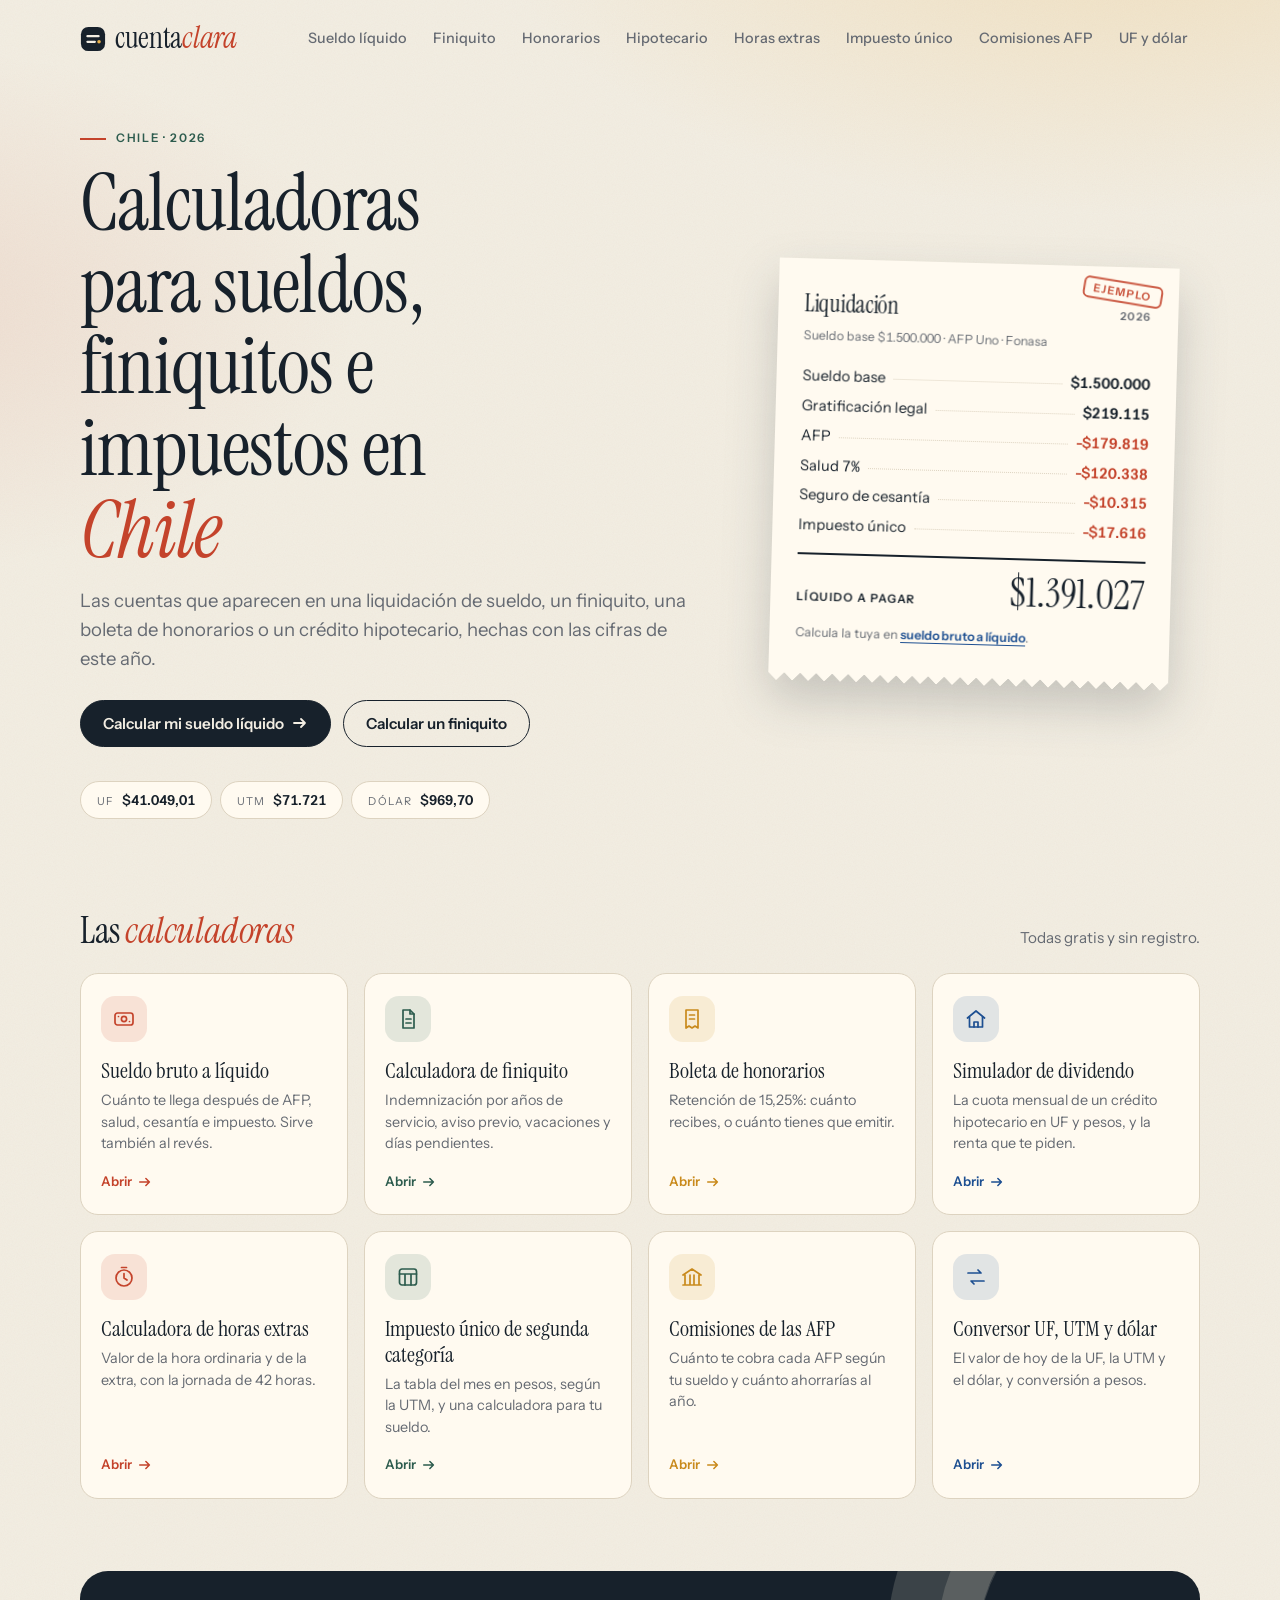
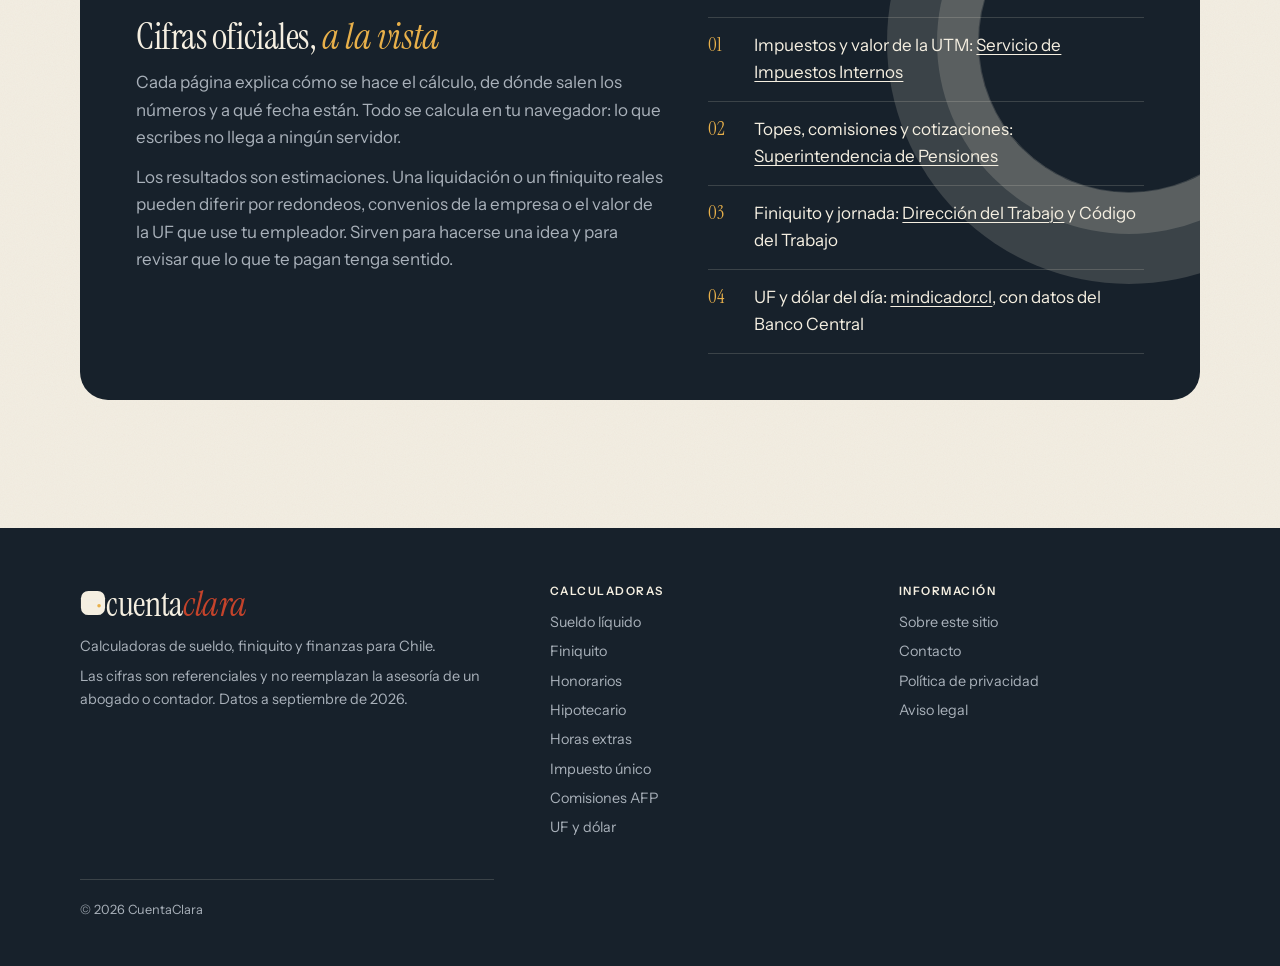
==== commit 0375e94a: "Diseño visual: tipografía propia, recibo de ejemplo, iconos, panel de resultado oscuro Co-Authored-B" ====
--- a/docs/index.html
+++ b/docs/index.html
@@ -6,8 +6,10 @@
 <title>CuentaClara: Calculadoras de sueldo, finiquito y honorarios en Chile 2026</title>
 <meta name="description" content="Calculadoras gratuitas para Chile: sueldo líquido, finiquito, boleta de honorarios, dividendo hipotecario, horas extras, impuesto único y comisiones AFP. Datos vigentes 2026.">
 <link rel="canonical" href="https://jagoycooleaprado.github.io/cuentaclara/">
-<link rel="icon" href="data:image/svg+xml,%3Csvg xmlns='http://www.w3.org/2000/svg' viewBox='0 0 64 64'%3E%3Crect width='64' height='64' rx='14' fill='%23a8341f'/%3E%3Ctext x='32' y='45' font-size='36' text-anchor='middle' fill='white' font-family='Arial' font-weight='700'%3E%24%3C/text%3E%3C/svg%3E">
-<meta name="theme-color" content="#f7f4ee">
+<link rel="icon" href="data:image/svg+xml,%3Csvg xmlns='http://www.w3.org/2000/svg' viewBox='0 0 28 28'%3E%3Crect x='1' y='1' width='26' height='26' rx='8' fill='%2317212b'/%3E%3Cpath d='M8 11h12M8 17h8' stroke='%23f3eee3' stroke-width='2.4' stroke-linecap='round'/%3E%3Ccircle cx='20.5' cy='17' r='1.9' fill='%23e8b04a'/%3E%3C/svg%3E">
+<meta name="theme-color" content="#f3eee3">
+<link rel="preload" href="assets/fonts/serif.woff2" as="font" type="font/woff2" crossorigin>
+<link rel="preload" href="assets/fonts/sans.woff2" as="font" type="font/woff2" crossorigin>
 <meta property="og:type" content="website"><meta property="og:locale" content="es_CL">
 <meta property="og:title" content="CuentaClara: Calculadoras de sueldo, finiquito y honorarios en Chile 2026"><meta property="og:description" content="Calculadoras gratuitas para Chile: sueldo líquido, finiquito, boleta de honorarios, dividendo hipotecario, horas extras, impuesto único y comisiones AFP. Datos vigentes 2026.">
 <meta property="og:url" content="https://jagoycooleaprado.github.io/cuentaclara/"><meta property="og:site_name" content="CuentaClara">
@@ -19,38 +21,57 @@
 </head>
 <body>
 <header class="site-head"><div class="wrap">
-  <a class="logo" href="index.html">cuenta<span>clara</span></a>
+  <a class="logo" href="index.html"><svg viewBox="0 0 28 28" aria-hidden="true"><rect x="1" y="1" width="26" height="26" rx="8" fill="currentColor"/><path d="M8 11h12M8 17h8" stroke="var(--paper)" stroke-width="2.4" stroke-linecap="round"/><circle cx="20.5" cy="17" r="1.9" fill="var(--gold)"/></svg><span>cuenta<em>clara</em></span></a>
   <button id="menu-btn" aria-expanded="false" aria-controls="menu">Menú</button>
-  <nav id="menu" class="nav" aria-label="Principal"><a href="sueldo-liquido.html">Sueldo líquido</a><a href="finiquito.html">Finiquito</a><a href="boleta-de-honorarios.html">Boleta de honorarios</a><a href="dividendo-hipotecario.html">Dividendo hipotecario</a><a href="horas-extras.html">Horas extras</a><a href="impuesto-unico-segunda-categoria.html">Impuesto único</a><a href="comisiones-afp.html">Comisiones AFP</a><a href="uf-a-pesos.html">UF, UTM y dólar</a></nav>
+  <nav id="menu" class="nav" aria-label="Principal"><a href="sueldo-liquido.html">Sueldo líquido</a><a href="finiquito.html">Finiquito</a><a href="boleta-de-honorarios.html">Honorarios</a><a href="dividendo-hipotecario.html">Hipotecario</a><a href="horas-extras.html">Horas extras</a><a href="impuesto-unico-segunda-categoria.html">Impuesto único</a><a href="comisiones-afp.html">Comisiones AFP</a><a href="uf-a-pesos.html">UF y dólar</a></nav>
 </div></header>
 <main><div class="wrap">
   <section class="hero">
-    <h1>Calculadoras de sueldo, finiquito e impuestos para Chile</h1>
-    <p class="lead">Las cuentas que aparecen en una liquidación de sueldo, un finiquito, una boleta de honorarios o un crédito hipotecario, hechas con las cifras de este año.</p>
+    <div>
+      <span class="kicker">Chile · 2026</span>
+      <h1>Calculadoras para sueldos, finiquitos e impuestos en <em>Chile</em></h1>
+      <p class="lead">Las cuentas que aparecen en una liquidación de sueldo, un finiquito, una boleta de honorarios o un crédito hipotecario, hechas con las cifras de este año.</p>
+      <div class="btns"><a class="btn" href="sueldo-liquido.html">Calcular mi sueldo líquido <svg viewBox="0 0 16 16" fill="none" stroke="currentColor" stroke-width="1.8" stroke-linecap="round" stroke-linejoin="round" aria-hidden="true"><path d="M2 8h11M9 4l4 4-4 4"/></svg></a><a class="btn ghost" href="finiquito.html">Calcular un finiquito</a></div>
+      <div class="ind" aria-label="Indicadores de hoy">
+        <div><small>UF</small><strong data-ind="uf">$41.049,01</strong></div>
+        <div><small>UTM</small><strong data-ind="utm">$71.721</strong></div>
+        <div><small>Dólar</small><strong data-ind="usd">$969,70</strong></div>
+      </div>
+    </div>
+    <div class="receipt-wrap"><div class="receipt">
+    <span class="stamp">Ejemplo</span>
+    <h3>Liquidación <small>2026</small></h3>
+    <p class="sub">Sueldo base $1.500.000 · AFP Uno · Fonasa</p>
+    <dl><div class="ln"><dt>Sueldo base</dt><dd>$1.500.000</dd></div><div class="ln"><dt>Gratificación legal</dt><dd>$219.115</dd></div><div class="ln neg"><dt>AFP</dt><dd>-$179.819</dd></div><div class="ln neg"><dt>Salud 7%</dt><dd>-$120.338</dd></div><div class="ln neg"><dt>Seguro de cesantía</dt><dd>-$10.315</dd></div><div class="ln neg"><dt>Impuesto único</dt><dd>-$17.616</dd></div></dl>
+    <div class="tot"><span>Líquido a pagar</span><b>$1.391.027</b></div>
+    <p class="foot">Calcula la tuya en <a href="sueldo-liquido.html">sueldo bruto a líquido</a>.</p>
+  </div></div>
   </section>
-  <div class="ind" aria-label="Indicadores de hoy">
-    <div><small>UF</small><strong data-ind="uf">$41.049,01</strong></div>
-    <div><small>UTM</small><strong data-ind="utm">$71.721</strong></div>
-    <div><small>Dólar</small><strong data-ind="usd">$969,70</strong></div>
-    <div><small>Ingreso mínimo</small><strong>$553.553</strong></div>
-  </div>
-  <ul class="cards"><li><a href="sueldo-liquido.html"><b>Sueldo bruto a líquido</b><span>Cuánto te llega después de AFP, salud, cesantía e impuesto. Sirve también al revés.</span></a></li><li><a href="finiquito.html"><b>Calculadora de finiquito</b><span>Indemnización por años de servicio, aviso previo, vacaciones y días pendientes.</span></a></li><li><a href="boleta-de-honorarios.html"><b>Boleta de honorarios</b><span>Retención de 15,25%: cuánto recibes, o cuánto tienes que emitir.</span></a></li><li><a href="dividendo-hipotecario.html"><b>Simulador de dividendo</b><span>La cuota mensual de un crédito hipotecario en UF y pesos, y la renta que te piden.</span></a></li><li><a href="horas-extras.html"><b>Calculadora de horas extras</b><span>Valor de la hora ordinaria y de la extra, con la jornada de 42 horas.</span></a></li><li><a href="impuesto-unico-segunda-categoria.html"><b>Impuesto único de segunda categoría</b><span>La tabla del mes en pesos, según la UTM, y una calculadora para tu sueldo.</span></a></li><li><a href="comisiones-afp.html"><b>Comisiones de las AFP</b><span>Cuánto te cobra cada AFP según tu sueldo y cuánto ahorrarías al año.</span></a></li><li><a href="uf-a-pesos.html"><b>Conversor UF, UTM y dólar</b><span>El valor de hoy de la UF, la UTM y el dólar, y conversión a pesos.</span></a></li></ul>
+  <div class="section-title"><h2>Las <em>calculadoras</em></h2><p>Todas gratis y sin registro.</p></div>
+  <ul class="cards"><li><a href="sueldo-liquido.html"><i class="ic"><svg viewBox="0 0 24 24" fill="none" stroke="currentColor" stroke-width="1.7" stroke-linecap="round" stroke-linejoin="round" aria-hidden="true"><rect x="3" y="6" width="18" height="12" rx="2.5"/><circle cx="12" cy="12" r="2.6"/><path d="M6.5 9.5v.01M17.5 14.5v.01"/></svg></i><b>Sueldo bruto a líquido</b><span class="d">Cuánto te llega después de AFP, salud, cesantía e impuesto. Sirve también al revés.</span><span class="go">Abrir <svg viewBox="0 0 16 16" fill="none" stroke="currentColor" stroke-width="1.8" stroke-linecap="round" stroke-linejoin="round" aria-hidden="true"><path d="M2 8h11M9 4l4 4-4 4"/></svg></span></a></li><li><a href="finiquito.html"><i class="ic"><svg viewBox="0 0 24 24" fill="none" stroke="currentColor" stroke-width="1.7" stroke-linecap="round" stroke-linejoin="round" aria-hidden="true"><path d="M7 3h7l4 4v14H7z"/><path d="M14 3v4h4M10 12h5M10 16h5"/></svg></i><b>Calculadora de finiquito</b><span class="d">Indemnización por años de servicio, aviso previo, vacaciones y días pendientes.</span><span class="go">Abrir <svg viewBox="0 0 16 16" fill="none" stroke="currentColor" stroke-width="1.8" stroke-linecap="round" stroke-linejoin="round" aria-hidden="true"><path d="M2 8h11M9 4l4 4-4 4"/></svg></span></a></li><li><a href="boleta-de-honorarios.html"><i class="ic"><svg viewBox="0 0 24 24" fill="none" stroke="currentColor" stroke-width="1.7" stroke-linecap="round" stroke-linejoin="round" aria-hidden="true"><path d="M6 3h12v18l-3-2-3 2-3-2-3 2z"/><path d="M9.5 8h5M9.5 12h5"/></svg></i><b>Boleta de honorarios</b><span class="d">Retención de 15,25%: cuánto recibes, o cuánto tienes que emitir.</span><span class="go">Abrir <svg viewBox="0 0 16 16" fill="none" stroke="currentColor" stroke-width="1.8" stroke-linecap="round" stroke-linejoin="round" aria-hidden="true"><path d="M2 8h11M9 4l4 4-4 4"/></svg></span></a></li><li><a href="dividendo-hipotecario.html"><i class="ic"><svg viewBox="0 0 24 24" fill="none" stroke="currentColor" stroke-width="1.7" stroke-linecap="round" stroke-linejoin="round" aria-hidden="true"><path d="M3.5 11 12 4l8.5 7"/><path d="M5.5 10v10h13V10"/><path d="M10 20v-5h4v5"/></svg></i><b>Simulador de dividendo</b><span class="d">La cuota mensual de un crédito hipotecario en UF y pesos, y la renta que te piden.</span><span class="go">Abrir <svg viewBox="0 0 16 16" fill="none" stroke="currentColor" stroke-width="1.8" stroke-linecap="round" stroke-linejoin="round" aria-hidden="true"><path d="M2 8h11M9 4l4 4-4 4"/></svg></span></a></li><li><a href="horas-extras.html"><i class="ic"><svg viewBox="0 0 24 24" fill="none" stroke="currentColor" stroke-width="1.7" stroke-linecap="round" stroke-linejoin="round" aria-hidden="true"><circle cx="12" cy="13" r="8"/><path d="M12 8.5V13l3 2M9.5 2.5h5"/></svg></i><b>Calculadora de horas extras</b><span class="d">Valor de la hora ordinaria y de la extra, con la jornada de 42 horas.</span><span class="go">Abrir <svg viewBox="0 0 16 16" fill="none" stroke="currentColor" stroke-width="1.8" stroke-linecap="round" stroke-linejoin="round" aria-hidden="true"><path d="M2 8h11M9 4l4 4-4 4"/></svg></span></a></li><li><a href="impuesto-unico-segunda-categoria.html"><i class="ic"><svg viewBox="0 0 24 24" fill="none" stroke="currentColor" stroke-width="1.7" stroke-linecap="round" stroke-linejoin="round" aria-hidden="true"><rect x="3.5" y="4" width="17" height="16" rx="2.5"/><path d="M3.5 9h17M9 9v11M15 9v11"/></svg></i><b>Impuesto único de segunda categoría</b><span class="d">La tabla del mes en pesos, según la UTM, y una calculadora para tu sueldo.</span><span class="go">Abrir <svg viewBox="0 0 16 16" fill="none" stroke="currentColor" stroke-width="1.8" stroke-linecap="round" stroke-linejoin="round" aria-hidden="true"><path d="M2 8h11M9 4l4 4-4 4"/></svg></span></a></li><li><a href="comisiones-afp.html"><i class="ic"><svg viewBox="0 0 24 24" fill="none" stroke="currentColor" stroke-width="1.7" stroke-linecap="round" stroke-linejoin="round" aria-hidden="true"><path d="M3 20h18M5 20V10M10 20V10M14 20V10M19 20V10M3 10l9-6 9 6"/></svg></i><b>Comisiones de las AFP</b><span class="d">Cuánto te cobra cada AFP según tu sueldo y cuánto ahorrarías al año.</span><span class="go">Abrir <svg viewBox="0 0 16 16" fill="none" stroke="currentColor" stroke-width="1.8" stroke-linecap="round" stroke-linejoin="round" aria-hidden="true"><path d="M2 8h11M9 4l4 4-4 4"/></svg></span></a></li><li><a href="uf-a-pesos.html"><i class="ic"><svg viewBox="0 0 24 24" fill="none" stroke="currentColor" stroke-width="1.7" stroke-linecap="round" stroke-linejoin="round" aria-hidden="true"><path d="M4 8h13l-3-3M20 16H7l3 3"/></svg></i><b>Conversor UF, UTM y dólar</b><span class="d">El valor de hoy de la UF, la UTM y el dólar, y conversión a pesos.</span><span class="go">Abrir <svg viewBox="0 0 16 16" fill="none" stroke="currentColor" stroke-width="1.8" stroke-linecap="round" stroke-linejoin="round" aria-hidden="true"><path d="M2 8h11M9 4l4 4-4 4"/></svg></span></a></li></ul>
   
-  <section class="prose">
-    <h2>Antes de usarlas</h2>
-    <p>Todo se calcula en tu navegador, así que lo que escribes no llega a ningún servidor. La UF, la UTM y el dólar se leen del día; los topes y las tasas anuales se cambian cuando la autoridad los actualiza.</p>
-    <p>Los resultados son estimaciones. Una liquidación o un finiquito reales pueden diferir por redondeos, convenios de la empresa o el valor de la UF que use tu empleador, así que sirven para hacerse una idea y para revisar que lo que te pagan tenga sentido.</p>
-    <p>Cada página explica cómo se hace el cálculo y de dónde salen las cifras.</p>
+  <section class="band">
+    <div>
+      <h2>Cifras oficiales, <em>a la vista</em></h2>
+      <p>Cada página explica cómo se hace el cálculo, de dónde salen los números y a qué fecha están. Todo se calcula en tu navegador: lo que escribes no llega a ningún servidor.</p>
+      <p>Los resultados son estimaciones. Una liquidación o un finiquito reales pueden diferir por redondeos, convenios de la empresa o el valor de la UF que use tu empleador. Sirven para hacerse una idea y para revisar que lo que te pagan tenga sentido.</p>
+    </div>
+    <ul>
+      <li><small>01</small><span>Impuestos y valor de la UTM: <a href="https://www.sii.cl" rel="noopener">Servicio de Impuestos Internos</a></span></li>
+      <li><small>02</small><span>Topes, comisiones y cotizaciones: <a href="https://www.spensiones.cl" rel="noopener">Superintendencia de Pensiones</a></span></li>
+      <li><small>03</small><span>Finiquito y jornada: <a href="https://www.dt.gob.cl" rel="noopener">Dirección del Trabajo</a> y Código del Trabajo</span></li>
+      <li><small>04</small><span>UF y dólar del día: <a href="https://mindicador.cl" rel="noopener">mindicador.cl</a>, con datos del Banco Central</span></li>
+    </ul>
   </section>
 </div></main>
 <footer class="site-foot"><div class="wrap">
   <div class="cols">
-    <div><strong>CuentaClara</strong><p>Calculadoras de sueldo, finiquito y finanzas para Chile.</p>
+    <div><a class="logo" href="index.html"><svg viewBox="0 0 28 28" aria-hidden="true"><rect x="1" y="1" width="26" height="26" rx="8" fill="currentColor"/><path d="M8 11h12M8 17h8" stroke="var(--paper)" stroke-width="2.4" stroke-linecap="round"/><circle cx="20.5" cy="17" r="1.9" fill="var(--gold)"/></svg><span>cuenta<em>clara</em></span></a><p>Calculadoras de sueldo, finiquito y finanzas para Chile.</p>
     <p>Las cifras son referenciales y no reemplazan la asesoría de un abogado o contador. Datos a septiembre de 2026.</p></div>
-    <div><strong>Calculadoras</strong><a href="sueldo-liquido.html">Sueldo líquido</a><a href="finiquito.html">Finiquito</a><a href="boleta-de-honorarios.html">Boleta de honorarios</a><a href="dividendo-hipotecario.html">Dividendo hipotecario</a><a href="horas-extras.html">Horas extras</a><a href="impuesto-unico-segunda-categoria.html">Impuesto único</a><a href="comisiones-afp.html">Comisiones AFP</a><a href="uf-a-pesos.html">UF, UTM y dólar</a></div>
-    <div><strong>Información</strong><a href="sobre-nosotros.html">Sobre nosotros</a><a href="contacto.html">Contacto</a><a href="privacidad.html">Política de privacidad</a><a href="aviso-legal.html">Aviso legal</a></div>
+    <div><strong>Calculadoras</strong><a href="sueldo-liquido.html">Sueldo líquido</a><a href="finiquito.html">Finiquito</a><a href="boleta-de-honorarios.html">Honorarios</a><a href="dividendo-hipotecario.html">Hipotecario</a><a href="horas-extras.html">Horas extras</a><a href="impuesto-unico-segunda-categoria.html">Impuesto único</a><a href="comisiones-afp.html">Comisiones AFP</a><a href="uf-a-pesos.html">UF y dólar</a></div>
+    <div><strong>Información</strong><a href="sobre-nosotros.html">Sobre este sitio</a><a href="contacto.html">Contacto</a><a href="privacidad.html">Política de privacidad</a><a href="aviso-legal.html">Aviso legal</a></div>
   </div>
-  <p>© 2026 CuentaClara</p>
+  <p class="copy">© 2026 CuentaClara</p>
 </div></footer>
 <script src="assets/calc-core.js"></script>
 <script src="assets/app.js"></script>
--- a/docs/assets/style.css
+++ b/docs/assets/style.css
@@ -1,139 +1,242 @@
+@font-face { font-family: "Instrument Serif"; font-style: normal; font-weight: 400; font-display: swap; src: url(fonts/serif.woff2) format("woff2"); }
+@font-face { font-family: "Instrument Serif"; font-style: italic; font-weight: 400; font-display: swap; src: url(fonts/serif-italic.woff2) format("woff2"); }
+@font-face { font-family: "Instrument Sans"; font-style: normal; font-weight: 400 700; font-display: swap; src: url(fonts/sans.woff2) format("woff2"); }
+
 :root {
-  --paper: #f7f4ee; --card: #fffdf8; --ink: #1d1b18; --muted: #6a655b; --rule: #d8d1c3;
-  --accent: #a8341f; --link: #1d4f91; --wash: #efe9dc;
-  --serif: Charter, "Bitstream Charter", "Sitka Text", Cambria, Georgia, serif;
-  --sans: system-ui, -apple-system, "Segoe UI", Roboto, sans-serif;
+  --paper: #f3eee3; --card: #fffaf0; --ink: #17212b; --muted: #656a72; --rule: #ddd3c0; --wash: #ebe3d2;
+  --accent: #c4432b; --accent-ink: #ffffff; --pine: #2d5c4e; --gold: #e8b04a; --link: #1d4f91;
+  --panel: #17212b; --panel-ink: #f5efe1; --panel-mute: #a9b1ba; --panel-rule: rgba(245,239,225,.16); --panel-neg: #ff9b84;
+  --serif: "Instrument Serif", Charter, Georgia, serif;
+  --sans: "Instrument Sans", system-ui, -apple-system, "Segoe UI", sans-serif;
+  --shadow: 0 1px 0 rgba(23,33,43,.04), 0 12px 32px -12px rgba(23,33,43,.18);
 }
 @media (prefers-color-scheme: dark) {
-  :root { --paper: #151412; --card: #1b1a17; --ink: #ece7dd; --muted: #a39c8f; --rule: #34312b; --accent: #e8836b; --link: #8db4e8; --wash: #22201c; }
+  :root {
+    --paper: #0f151b; --card: #17202a; --ink: #f1ebde; --muted: #9ea6b0; --rule: #2a3542; --wash: #1d2733;
+    --accent: #ee7d63; --accent-ink: #1a0f0b; --pine: #7cc4ad; --gold: #f0c26a; --link: #8db4e8;
+    --panel: #22303d; --panel-ink: #f5efe1; --panel-mute: #a9b6c3; --panel-rule: rgba(245,239,225,.14);
+    --shadow: 0 1px 0 rgba(255,255,255,.03), 0 16px 40px -14px rgba(0,0,0,.6);
+  }
 }
 * { box-sizing: border-box; }
 [hidden] { display: none !important; }
-html { -webkit-text-size-adjust: 100%; }
-body { margin: 0; background: var(--paper); color: var(--ink); font: 17px/1.6 var(--sans); }
-a { color: var(--link); text-underline-offset: 2px; }
-.wrap { width: min(1040px, 100% - 32px); margin-inline: auto; }
-
-/* Cabecera */
-.site-head { border-bottom: 1px solid var(--rule); background: var(--paper); }
-.site-head .wrap { display: flex; align-items: baseline; justify-content: space-between; gap: 24px; padding: 18px 0 14px; }
-.logo { font: 700 1.5rem/1 var(--serif); letter-spacing: -.01em; color: var(--ink); text-decoration: none; white-space: nowrap; }
-.logo span { color: var(--accent); }
-.nav { display: flex; flex-wrap: wrap; gap: 4px 18px; justify-content: flex-end; }
-.nav a { color: var(--muted); text-decoration: none; font-size: .92rem; padding: 2px 0; border-bottom: 2px solid transparent; }
-.nav a:hover { color: var(--ink); }
-.nav a[aria-current] { color: var(--ink); border-bottom-color: var(--accent); }
-#menu-btn { display: none; background: none; border: 1px solid var(--rule); border-radius: 4px; padding: 6px 12px; color: var(--ink); font: inherit; font-size: .9rem; cursor: pointer; }
-@media (max-width: 860px) {
-  .site-head .wrap { align-items: center; flex-wrap: wrap; }
+html { -webkit-text-size-adjust: 100%; scroll-behavior: smooth; }
+body {
+  margin: 0; color: var(--ink); font: 17px/1.62 var(--sans); background-color: var(--paper);
+  background-image:
+    radial-gradient(900px 420px at 88% -80px, color-mix(in srgb, var(--gold) 22%, transparent), transparent 70%),
+    radial-gradient(700px 380px at -10% 12%, color-mix(in srgb, var(--accent) 10%, transparent), transparent 70%),
+    url("data:image/svg+xml,%3Csvg xmlns='http://www.w3.org/2000/svg' width='160' height='160'%3E%3Cfilter id='n'%3E%3CfeTurbulence type='fractalNoise' baseFrequency='.9' numOctaves='2' stitchTiles='stitch'/%3E%3CfeColorMatrix values='0 0 0 0 .5 0 0 0 0 .45 0 0 0 0 .35 0 0 0 .09 0'/%3E%3C/filter%3E%3Crect width='160' height='160' filter='url(%23n)'/%3E%3C/svg%3E");
+  background-repeat: no-repeat, no-repeat, repeat;
+}
+a { color: var(--link); text-underline-offset: 3px; text-decoration-thickness: 1px; }
+.wrap { width: min(1120px, 100% - 40px); margin-inline: auto; }
+::selection { background: var(--gold); color: #17212b; }
+
+/* ---------- Cabecera ---------- */
+.site-head { position: relative; z-index: 10; }
+.site-head .wrap { display: flex; align-items: center; justify-content: space-between; gap: 20px; padding: 20px 0; }
+.logo { font: 400 1.9rem/1 var(--serif); color: var(--ink); text-decoration: none; letter-spacing: -.01em; white-space: nowrap; display: inline-flex; align-items: center; gap: 9px; }
+.logo svg { width: 26px; height: 26px; flex: none; }
+.logo em { color: var(--accent); }
+.nav { display: flex; align-items: center; gap: 2px; flex-wrap: wrap; justify-content: flex-end; }
+.nav a { color: var(--muted); text-decoration: none; font-size: .9rem; font-weight: 500; padding: 7px 12px; border-radius: 99px; transition: background .15s, color .15s; }
+.nav a:hover { color: var(--ink); background: color-mix(in srgb, var(--ink) 7%, transparent); }
+.nav a[aria-current] { color: var(--paper); background: var(--ink); }
+#menu-btn { display: none; background: var(--card); border: 1px solid var(--rule); border-radius: 99px; padding: 7px 16px; color: var(--ink); font: 500 .9rem var(--sans); cursor: pointer; }
+@media (max-width: 900px) {
+  .site-head .wrap { flex-wrap: wrap; }
   #menu-btn { display: block; }
-  .nav { display: none; width: 100%; flex-direction: column; gap: 2px; justify-content: flex-start; padding-top: 6px; }
+  .nav { display: none; width: 100%; flex-direction: column; align-items: stretch; gap: 2px; padding: 8px; background: var(--card); border: 1px solid var(--rule); border-radius: 16px; box-shadow: var(--shadow); }
   .menu-open .nav { display: flex; }
-  .nav a { padding: 8px 0; border-bottom: 1px solid var(--rule); }
-}
-
-/* Contenido */
-main { padding: 28px 0 72px; }
-.crumbs { font-size: .82rem; color: var(--muted); margin-bottom: 14px; }
+  .nav a { border-radius: 10px; padding: 10px 14px; }
+}
+
+/* ---------- Tipografía ---------- */
+main { padding: 8px 0 88px; }
+h1, h2, h3, .serif { font-family: var(--serif); font-weight: 400; letter-spacing: -.012em; }
+h1 { font-size: clamp(2.4rem, 5.6vw, 4rem); line-height: 1.02; margin: 0 0 16px; max-width: 16ch; }
+h1 em, h2 em { font-style: italic; color: var(--accent); }
+h2 { font-size: clamp(1.75rem, 3.4vw, 2.3rem); line-height: 1.1; margin: 56px 0 14px; }
+h3 { font-size: 1.35rem; margin: 26px 0 4px; }
+.kicker { display: inline-flex; align-items: center; gap: 10px; font: 600 .74rem/1 var(--sans); text-transform: uppercase; letter-spacing: .14em; color: var(--pine); margin-bottom: 18px; }
+.kicker::before { content: ""; width: 26px; height: 2px; background: var(--accent); }
+.lead { font-size: 1.16rem; line-height: 1.55; color: var(--muted); max-width: 56ch; margin: 0 0 8px; }
+.crumbs { font-size: .8rem; color: var(--muted); margin: 6px 0 22px; }
 .crumbs a { color: var(--muted); }
-h1 { font: 700 clamp(1.8rem, 4.2vw, 2.6rem)/1.15 var(--serif); letter-spacing: -.01em; margin: 0 0 12px; max-width: 24ch; }
-h2 { font: 700 1.4rem/1.25 var(--serif); margin: 44px 0 10px; }
-h3 { font: 700 1.05rem var(--serif); margin: 22px 0 4px; }
-.lead { font-size: 1.1rem; color: var(--muted); max-width: 60ch; margin: 0 0 26px; }
-.grid-2 { display: grid; grid-template-columns: minmax(0, 1fr) minmax(0, 1fr); gap: 36px; align-items: start; }
-@media (max-width: 860px) { .grid-2 { grid-template-columns: minmax(0, 1fr); gap: 24px; } }
-.card { border-top: 3px solid var(--ink); padding-top: 16px; }
-
-/* Formularios */
-.field { margin-bottom: 14px; }
-.field label { display: block; font-weight: 600; font-size: .9rem; margin-bottom: 4px; }
-.field small { color: var(--muted); display: block; margin-top: 3px; font-size: .8rem; line-height: 1.4; }
-input, select { width: 100%; padding: 9px 10px; font: inherit; color: var(--ink); background: var(--card); border: 1px solid var(--rule); border-radius: 3px; }
-input:focus, select:focus { outline: 2px solid var(--link); outline-offset: 0; border-color: var(--link); }
-button:focus-visible, a:focus-visible, summary:focus-visible { outline: 2px solid var(--link); outline-offset: 2px; }
-.two { display: grid; grid-template-columns: 1fr 1fr; gap: 12px; }
+.meta { color: var(--muted); font-size: .82rem; margin: 6px 0 30px; }
+
+/* ---------- Botones ---------- */
+.btns { display: flex; flex-wrap: wrap; gap: 12px; margin-top: 26px; }
+.btn { display: inline-flex; align-items: center; gap: 8px; padding: 13px 22px; border-radius: 99px; font: 600 .95rem var(--sans); text-decoration: none; background: var(--ink); color: var(--paper); border: 1.5px solid var(--ink); transition: transform .15s, box-shadow .15s, background .15s; }
+.btn:hover { transform: translateY(-2px); box-shadow: 0 10px 22px -10px rgba(23,33,43,.6); }
+.btn.ghost { background: transparent; color: var(--ink); }
+.btn.ghost:hover { background: color-mix(in srgb, var(--ink) 7%, transparent); box-shadow: none; }
+.btn svg { width: 16px; height: 16px; }
+
+/* ---------- Portada ---------- */
+.hero { display: grid; grid-template-columns: minmax(0, 1.15fr) minmax(0, .85fr); gap: 56px; align-items: center; padding: 36px 0 28px; }
+@media (max-width: 900px) { .hero { grid-template-columns: minmax(0, 1fr); gap: 40px; padding-top: 12px; } }
+.hero h1 { font-size: clamp(2.7rem, 7vw, 5rem); max-width: 12ch; }
+.ind { display: flex; flex-wrap: wrap; gap: 8px; margin: 34px 0 0; }
+.ind div { background: var(--card); border: 1px solid var(--rule); border-radius: 99px; padding: 7px 16px; font-size: .86rem; color: var(--muted); }
+.ind small { text-transform: uppercase; letter-spacing: .1em; font-size: .68rem; margin-right: 8px; }
+.ind strong { color: var(--ink); font-weight: 600; font-variant-numeric: tabular-nums; }
+
+/* Recibo de ejemplo */
+.receipt-wrap { filter: drop-shadow(0 22px 24px rgba(23,33,43,.2)); transform: rotate(1.6deg); transition: transform .4s; justify-self: center; width: min(100%, 400px); }
+.receipt-wrap:hover { transform: rotate(0deg) translateY(-4px); }
+@media (max-width: 900px) { .receipt-wrap { transform: none; } }
+.receipt { background: var(--card); padding: 26px 26px 30px; position: relative; font-variant-numeric: tabular-nums; }
+.receipt::after { content: ""; position: absolute; left: 0; right: 0; bottom: -11px; height: 12px;
+  background: linear-gradient(135deg, var(--card) 33.33%, transparent 33.33%) -8px 0 / 16px 12px, linear-gradient(225deg, var(--card) 33.33%, transparent 33.33%) -8px 0 / 16px 12px; }
+.receipt h3 { margin: 0; font-size: 1.5rem; display: flex; justify-content: space-between; align-items: baseline; }
+.receipt h3 small { font: 600 .68rem var(--sans); letter-spacing: .14em; text-transform: uppercase; color: var(--muted); }
+.receipt p.sub { margin: 2px 0 16px; font-size: .78rem; color: var(--muted); }
+.receipt dl { margin: 0; }
+.receipt .ln { display: flex; align-items: baseline; gap: 8px; font-size: .92rem; padding: 3px 0; }
+.receipt .ln::after { content: ""; order: 1; flex: 1; border-bottom: 1.5px dotted var(--rule); transform: translateY(-3px); }
+.receipt dt { order: 0; }
+.receipt dd { order: 2; margin: 0; font-weight: 600; }
+.receipt .neg dd { color: var(--accent); }
+.receipt .tot { margin-top: 12px; padding-top: 12px; border-top: 2px solid var(--ink); display: flex; justify-content: space-between; align-items: baseline; }
+.receipt .tot span { font: 600 .72rem var(--sans); letter-spacing: .12em; text-transform: uppercase; }
+.receipt .tot b { font: 400 2.5rem/1 var(--serif); }
+.receipt .foot { margin: 16px 0 0; font-size: .78rem; color: var(--muted); }
+.receipt .foot a { font-weight: 600; }
+.stamp { position: absolute; top: 14px; right: 16px; transform: rotate(8deg); border: 2px solid var(--accent); color: var(--accent); border-radius: 6px; padding: 2px 8px; font: 700 .68rem var(--sans); letter-spacing: .14em; text-transform: uppercase; opacity: .85; }
+
+/* Tarjetas de calculadoras */
+.section-title { display: flex; justify-content: space-between; align-items: baseline; margin: 64px 0 22px; gap: 16px; flex-wrap: wrap; }
+.section-title h2 { margin: 0; }
+.section-title p { margin: 0; color: var(--muted); font-size: .95rem; }
+.cards { list-style: none; margin: 0; padding: 0; display: grid; grid-template-columns: repeat(4, minmax(0, 1fr)); gap: 16px; }
+@media (max-width: 1000px) { .cards { grid-template-columns: repeat(2, minmax(0, 1fr)); } }
+@media (max-width: 560px) { .cards { grid-template-columns: minmax(0, 1fr); } }
+.cards a { position: relative; display: flex; flex-direction: column; height: 100%; padding: 22px 20px 22px; text-decoration: none; color: inherit; background: var(--card); border: 1px solid var(--rule); border-radius: 18px; transition: transform .2s, box-shadow .2s, border-color .2s; overflow: hidden; }
+.cards a::before { content: ""; position: absolute; left: 0; top: 0; right: 0; height: 4px; background: var(--c, var(--accent)); transform: scaleX(0); transform-origin: left; transition: transform .25s; }
+.cards a:hover { transform: translateY(-4px); box-shadow: var(--shadow); border-color: color-mix(in srgb, var(--c, var(--accent)) 50%, var(--rule)); }
+.cards a:hover::before { transform: scaleX(1); }
+.cards li:nth-child(4n+1) { --c: var(--accent); } .cards li:nth-child(4n+2) { --c: var(--pine); } .cards li:nth-child(4n+3) { --c: #c98a1c; } .cards li:nth-child(4n) { --c: var(--link); }
+.ic { width: 46px; height: 46px; border-radius: 14px; display: grid; place-items: center; background: color-mix(in srgb, var(--c, var(--accent)) 13%, transparent); color: var(--c, var(--accent)); margin-bottom: 16px; }
+.ic svg { width: 24px; height: 24px; }
+.cards b { font: 400 1.4rem/1.15 var(--serif); margin-bottom: 6px; }
+.cards span.d { color: var(--muted); font-size: .9rem; line-height: 1.5; flex: 1; }
+.cards .go { margin-top: 16px; font-size: .82rem; font-weight: 600; color: var(--c, var(--accent)); display: inline-flex; gap: 6px; align-items: center; }
+.cards .go svg { width: 14px; height: 14px; transition: transform .2s; }
+.cards a:hover .go svg { transform: translateX(4px); }
+
+/* Banda oscura */
+.band { background: var(--panel); color: var(--panel-ink); border-radius: 28px; padding: 46px clamp(24px, 5vw, 56px); margin: 72px 0 0; display: grid; grid-template-columns: minmax(0, 1.1fr) minmax(0, .9fr); gap: 40px; position: relative; overflow: hidden; }
+.band::after { content: ""; position: absolute; right: -80px; top: -80px; width: 300px; height: 300px; border-radius: 50%; border: 1px solid var(--panel-rule); box-shadow: 0 0 0 40px transparent, 0 0 0 41px var(--panel-rule), 0 0 0 90px transparent, 0 0 0 91px var(--panel-rule); pointer-events: none; }
+@media (max-width: 800px) { .band { grid-template-columns: minmax(0, 1fr); gap: 24px; border-radius: 20px; } .band::after { display: none; } }
+.band h2 { margin: 0 0 12px; color: var(--panel-ink); }
+.band h2 em { color: var(--gold); }
+.band p { color: var(--panel-mute); margin: 0 0 12px; max-width: 52ch; }
+.band ul { list-style: none; margin: 0; padding: 0; position: relative; z-index: 1; }
+.band li { padding: 14px 0; border-top: 1px solid var(--panel-rule); display: flex; gap: 14px; align-items: baseline; color: var(--panel-ink); }
+.band li:last-child { border-bottom: 1px solid var(--panel-rule); }
+.band li small { flex: none; width: 2rem; font: 400 1.2rem var(--serif); color: var(--gold); }
+.band li a { color: var(--panel-ink); }
+
+/* ---------- Páginas de calculadora ---------- */
+.page-head { padding: 14px 0 6px; }
+.grid-2 { display: grid; grid-template-columns: minmax(0, 1fr) minmax(0, 1fr); gap: 24px; align-items: start; margin-top: 12px; }
+@media (max-width: 900px) { .grid-2 { grid-template-columns: minmax(0, 1fr); } }
+form.card { background: var(--card); border: 1px solid var(--rule); border-radius: 22px; padding: 28px; box-shadow: var(--shadow); }
+@media (max-width: 480px) { form.card { padding: 20px; border-radius: 18px; } }
+
+.field { margin-bottom: 16px; }
+.field label { display: block; font-weight: 600; font-size: .86rem; margin-bottom: 6px; }
+.field small { color: var(--muted); display: block; margin-top: 4px; font-size: .78rem; line-height: 1.4; }
+input, select { width: 100%; padding: 12px 14px; font: 500 1rem var(--sans); color: var(--ink); background: var(--paper); border: 1.5px solid var(--rule); border-radius: 12px; transition: border-color .15s, box-shadow .15s, background .15s; }
+input:hover, select:hover { border-color: color-mix(in srgb, var(--ink) 30%, var(--rule)); }
+input:focus, select:focus { outline: none; border-color: var(--ink); background: var(--card); box-shadow: 0 0 0 4px color-mix(in srgb, var(--gold) 45%, transparent); }
+select { appearance: none; background-image: url("data:image/svg+xml,%3Csvg xmlns='http://www.w3.org/2000/svg' width='12' height='8' viewBox='0 0 12 8'%3E%3Cpath d='M1 1.5l5 5 5-5' fill='none' stroke='%23888' stroke-width='1.8' stroke-linecap='round'/%3E%3C/svg%3E"); background-repeat: no-repeat; background-position: right 14px center; padding-right: 38px; }
+button:focus-visible, a:focus-visible, summary:focus-visible { outline: 3px solid color-mix(in srgb, var(--gold) 80%, var(--ink)); outline-offset: 2px; border-radius: 6px; }
+.two { display: grid; grid-template-columns: 1fr 1fr; gap: 14px; }
 @media (max-width: 480px) { .two { grid-template-columns: 1fr; } }
 .check { display: flex; gap: 10px; align-items: flex-start; }
-.check input { width: auto; margin-top: 6px; }
-.check label { font-weight: 400; margin: 0; }
-.tabs { display: flex; gap: 22px; border-bottom: 1px solid var(--rule); margin-bottom: 18px; }
-.tabs button { border: 0; background: none; padding: 6px 0 8px; font: inherit; font-size: .95rem; color: var(--muted); cursor: pointer; border-bottom: 3px solid transparent; margin-bottom: -1px; }
-.tabs button[aria-selected="true"] { color: var(--ink); font-weight: 600; border-bottom-color: var(--accent); }
-
-/* Resultados */
-#resultado { position: sticky; top: 16px; }
-@media (max-width: 860px) { #resultado { position: static; } }
-.vacio { color: var(--muted); margin: 0; font-style: italic; }
-.big { padding-bottom: 12px; margin-bottom: 8px; border-bottom: 1px solid var(--rule); }
-.big span { display: block; font-size: .85rem; color: var(--muted); }
-.big strong { font: 700 clamp(2rem, 6vw, 2.8rem)/1.15 var(--serif); font-variant-numeric: lining-nums tabular-nums; }
-.big em { font-style: normal; margin-left: 10px; color: var(--muted); font-size: 1rem; }
-.bar { height: 4px; background: var(--wash); }
-.bar i { display: block; height: 100%; background: var(--accent); }
-.bar-leg { font-size: .88rem; color: var(--muted); margin: 6px 0 12px; }
-table.res { width: 100%; border-collapse: collapse; font-variant-numeric: tabular-nums; }
-table.res th, table.res td { padding: 7px 0; border-bottom: 1px solid var(--rule); text-align: left; vertical-align: top; font-size: .95rem; }
-table.res tbody th { font-weight: 400; padding-right: 12px; }
-table.res tbody th small { display: block; color: var(--muted); font-size: .78rem; }
-table.res td { text-align: right; white-space: nowrap; }
-table.res thead th { font-size: .75rem; color: var(--muted); font-weight: 600; text-transform: uppercase; letter-spacing: .05em; }
-table.res .neg td { color: var(--accent); }
+.check input { width: 18px; height: 18px; margin-top: 3px; accent-color: var(--accent); }
+.check label { font-weight: 400; margin: 0; font-size: .92rem; }
+.tabs { display: grid; grid-template-columns: 1fr 1fr; gap: 4px; background: var(--wash); border-radius: 14px; padding: 4px; margin-bottom: 22px; }
+.tabs button { border: 0; background: none; padding: 10px 8px; border-radius: 10px; font: 600 .9rem var(--sans); color: var(--muted); cursor: pointer; transition: background .15s, color .15s; }
+.tabs button[aria-selected="true"] { background: var(--card); color: var(--ink); box-shadow: 0 1px 3px rgba(23,33,43,.18); }
+
+/* Panel de resultado */
+#resultado { background: var(--panel); color: var(--panel-ink); border-radius: 22px; padding: 28px; position: sticky; top: 16px; box-shadow: var(--shadow); overflow: hidden; }
+#resultado::before { content: ""; position: absolute; right: -60px; top: -60px; width: 200px; height: 200px; border-radius: 50%; background: radial-gradient(circle, color-mix(in srgb, var(--gold) 28%, transparent), transparent 70%); pointer-events: none; }
+@media (max-width: 900px) { #resultado { position: static; } }
+@media (max-width: 480px) { #resultado { padding: 22px 20px; border-radius: 18px; } }
+#resultado a { color: var(--gold); }
+.vacio { color: var(--panel-mute); margin: 0; font-family: var(--serif); font-size: 1.35rem; line-height: 1.3; position: relative; }
+.big { padding-bottom: 16px; margin-bottom: 10px; position: relative; }
+.big span { display: block; font: 600 .72rem var(--sans); text-transform: uppercase; letter-spacing: .13em; color: var(--panel-mute); margin-bottom: 4px; }
+.big strong { font: 400 clamp(2.8rem, 8vw, 4.2rem)/1 var(--serif); font-variant-numeric: tabular-nums; letter-spacing: -.015em; color: var(--panel-ink); }
+.big em { font-style: normal; margin-left: 10px; color: var(--gold); font: 400 1.5rem var(--serif); }
+.big + .big { margin-top: -6px; }
+.bar { height: 6px; background: var(--panel-rule); border-radius: 99px; overflow: hidden; }
+.bar i { display: block; height: 100%; background: linear-gradient(90deg, var(--gold), var(--accent)); border-radius: 99px; transition: width .5s cubic-bezier(.2,.8,.2,1); }
+.bar-leg { font-size: .86rem; color: var(--panel-mute); margin: 8px 0 14px; }
+.bar-leg b { color: var(--panel-ink); }
+table.res { width: 100%; border-collapse: collapse; font-variant-numeric: tabular-nums; position: relative; }
+table.res th, table.res td { padding: 9px 0; border-bottom: 1px solid var(--panel-rule); text-align: left; vertical-align: top; font-size: .93rem; }
+table.res tbody th { font-weight: 400; padding-right: 12px; color: var(--panel-ink); }
+table.res tbody th small { display: block; color: var(--panel-mute); font-size: .76rem; }
+table.res td { text-align: right; white-space: nowrap; font-weight: 500; }
+table.res thead th { font: 600 .68rem var(--sans); color: var(--panel-mute); text-transform: uppercase; letter-spacing: .1em; }
+table.res .neg td { color: var(--panel-neg); }
 table.res .sub th, table.res .sub td { font-weight: 700; }
-table.res .total th, table.res .total td { font-weight: 700; border-bottom: 0; border-top: 2px solid var(--ink); font-size: 1.02rem; }
-table.res.mini td, table.res.mini th { font-size: .82rem; text-align: right; }
-details { margin-top: 14px; } summary { cursor: pointer; }
-.nota { border-left: 3px solid var(--rule); padding: 2px 0 2px 12px; font-size: .88rem; color: var(--muted); margin: 14px 0 0; }
-
-/* Portada */
-.hero { padding: 20px 0 6px; }
-.hero h1 { font-size: clamp(2rem, 5vw, 3rem); max-width: 20ch; }
-.ind { display: flex; flex-wrap: wrap; gap: 4px 28px; margin: 4px 0 30px; padding: 10px 0; border-block: 1px solid var(--rule); font-size: .92rem; color: var(--muted); }
-.ind small { text-transform: uppercase; letter-spacing: .06em; font-size: .72rem; margin-right: 6px; }
-.ind strong { color: var(--ink); font-variant-numeric: tabular-nums; font-weight: 600; }
-.ind div { display: block; }
-.cards { list-style: none; margin: 0; padding: 0; counter-reset: n; display: grid; grid-template-columns: 1fr 1fr; column-gap: 40px; }
-@media (max-width: 760px) { .cards { grid-template-columns: 1fr; } }
-.cards li { counter-increment: n; border-top: 1px solid var(--rule); }
-.cards a { display: grid; grid-template-columns: 2.2rem 1fr; padding: 16px 0 18px; text-decoration: none; color: inherit; }
-.cards a::before { content: counter(n, decimal-leading-zero); font: 400 .9rem var(--serif); color: var(--muted); padding-top: 4px; }
-.cards b { font: 700 1.15rem/1.3 var(--serif); color: var(--link); }
-.cards a:hover b { text-decoration: underline; }
-.cards span { grid-column: 2; color: var(--muted); font-size: .92rem; margin-top: 2px; }
-
-/* Artículo */
-.prose { max-width: 66ch; }
-.prose p, .prose li { color: color-mix(in srgb, var(--ink) 90%, var(--paper)); }
+table.res .total th, table.res .total td { font-weight: 700; border-bottom: 0; border-top: 1.5px solid var(--panel-ink); font-size: 1.02rem; padding-top: 12px; }
+table.res.mini td, table.res.mini th { font-size: .8rem; text-align: right; }
+#resultado details { margin-top: 16px; } #resultado summary { cursor: pointer; color: var(--gold); font-weight: 600; font-size: .92rem; }
+.nota { border-left: 2px solid var(--gold); padding: 2px 0 2px 14px; font-size: .86rem; color: var(--panel-mute); margin: 16px 0 0; position: relative; }
+@keyframes rise { from { opacity: 0; transform: translateY(8px); } to { opacity: 1; transform: none; } }
+#resultado.enter > * { animation: rise .4s both; }
+#resultado.enter > *:nth-child(2) { animation-delay: .05s; } #resultado.enter > *:nth-child(3) { animation-delay: .1s; } #resultado.enter > *:nth-child(n+4) { animation-delay: .15s; }
+@media (prefers-reduced-motion: reduce) { #resultado.enter > * { animation: none; } * { transition: none !important; } html { scroll-behavior: auto; } }
+
+/* ---------- Artículo ---------- */
+.prose { max-width: 68ch; }
+.prose p, .prose li { color: color-mix(in srgb, var(--ink) 88%, var(--paper)); }
 .prose ul, .prose ol { padding-left: 1.3em; }
-.prose li { margin: 5px 0; }
-.prose table { border-collapse: collapse; width: 100%; font-size: .92rem; margin: 14px 0; }
-.prose th, .prose td { border-bottom: 1px solid var(--rule); padding: 7px 10px 7px 0; text-align: left; }
-.prose th { font-size: .75rem; text-transform: uppercase; letter-spacing: .05em; color: var(--muted); border-bottom: 2px solid var(--ink); }
-.prose code { background: var(--wash); padding: 1px 5px; border-radius: 3px; font-size: .9em; }
-.faq details { border-top: 1px solid var(--rule); padding: 12px 0; margin: 0; }
-.faq details:last-of-type { border-bottom: 1px solid var(--rule); }
-.faq summary { font-weight: 600; list-style: none; }
+.prose li { margin: 6px 0; }
+.prose > h2:first-child { margin-top: 48px; }
+.prose table { border-collapse: collapse; width: 100%; font-size: .92rem; margin: 16px 0; background: var(--card); border-radius: 14px; overflow: hidden; box-shadow: 0 0 0 1px var(--rule); }
+.prose th, .prose td { padding: 11px 16px; text-align: left; border-bottom: 1px solid var(--rule); }
+.prose tr:last-child td { border-bottom: 0; }
+.prose th { font: 600 .68rem var(--sans); text-transform: uppercase; letter-spacing: .1em; color: var(--muted); background: var(--wash); }
+.prose code { background: var(--wash); padding: 2px 7px; border-radius: 6px; font-size: .88em; }
+.scroll { overflow-x: auto; }
+.faq { margin-top: 20px; }
+.faq details { background: var(--card); border: 1px solid var(--rule); border-radius: 16px; padding: 4px 22px; margin: 10px 0; transition: box-shadow .2s, border-color .2s; }
+.faq details[open] { box-shadow: var(--shadow); border-color: color-mix(in srgb, var(--ink) 25%, var(--rule)); }
+.faq summary { font-weight: 600; list-style: none; padding: 16px 30px 16px 0; cursor: pointer; position: relative; }
 .faq summary::-webkit-details-marker { display: none; }
-.faq summary::before { content: "+"; display: inline-block; width: 1.2em; color: var(--accent); font-weight: 700; }
-.faq details[open] summary::before { content: "−"; }
-.faq p { margin: 8px 0 0 1.2em; }
-.related { list-style: none; padding: 0; margin: 0; }
-.related li { display: inline; }
-.related li:not(:last-child)::after { content: " · "; color: var(--muted); }
+.faq summary::after { content: "+"; position: absolute; right: 0; top: 50%; transform: translateY(-50%); font: 400 1.7rem var(--serif); color: var(--accent); transition: transform .2s; }
+.faq details[open] summary::after { transform: translateY(-50%) rotate(45deg); }
+.faq p { margin: 0 0 16px; }
+.related { list-style: none; padding: 0; margin: 0; display: flex; flex-wrap: wrap; gap: 10px; }
+.related a { display: inline-block; padding: 9px 18px; border: 1.5px solid var(--rule); border-radius: 99px; background: var(--card); text-decoration: none; font-weight: 500; font-size: .92rem; color: var(--ink); transition: border-color .15s, transform .15s; }
+.related a:hover { border-color: var(--ink); transform: translateY(-2px); }
 .updated { color: var(--muted); font-size: .84rem; }
-.meta { color: var(--muted); font-size: .84rem; margin: -14px 0 24px; }
-
-/* Monetización */
-.ad-slot { margin: 28px 0; min-height: 90px; text-align: center; }
-.ad-slot::before { content: "Publicidad"; display: block; font-size: .68rem; color: var(--muted); text-transform: uppercase; letter-spacing: .08em; margin-bottom: 4px; }
-.cta-box { display: flex; gap: 16px; align-items: center; justify-content: space-between; flex-wrap: wrap; background: var(--wash); border-left: 3px solid var(--accent); padding: 14px 18px; margin: 26px 0; }
-.cta-box p { margin: 0; max-width: 52ch; }
-.cta-box a.btn { background: var(--ink); color: var(--paper); padding: 9px 18px; border-radius: 3px; font-weight: 600; text-decoration: none; }
-.cta-box small { display: block; color: var(--muted); font-size: .74rem; }
-
-/* Pie */
-.site-foot { border-top: 1px solid var(--rule); padding: 30px 0 40px; font-size: .88rem; color: var(--muted); }
-.site-foot .cols { display: flex; flex-wrap: wrap; gap: 28px 48px; justify-content: space-between; }
-.site-foot strong { display: block; color: var(--ink); margin-bottom: 4px; }
-.site-foot a { color: var(--muted); display: block; padding: 1px 0; }
-.site-foot p { max-width: 52ch; margin: 4px 0; }
-@media print { .site-head, .site-foot, .ad-slot, .cta-box, .related { display: none; } }
+
+/* ---------- Monetización ---------- */
+.ad-slot { margin: 32px 0; min-height: 90px; text-align: center; }
+.ad-slot::before { content: "Publicidad"; display: block; font-size: .66rem; color: var(--muted); text-transform: uppercase; letter-spacing: .12em; margin-bottom: 4px; }
+.cta-box { display: flex; gap: 18px; align-items: center; justify-content: space-between; flex-wrap: wrap; background: var(--card); border: 1px solid var(--rule); border-left: 4px solid var(--accent); border-radius: 16px; padding: 18px 22px; margin: 28px 0; box-shadow: var(--shadow); }
+.cta-box p { margin: 0; max-width: 54ch; }
+.cta-box a.btn { padding: 10px 20px; }
+.cta-box small { display: block; color: var(--muted); font-size: .74rem; margin-top: 2px; }
+
+/* ---------- Pie ---------- */
+.site-foot { background: var(--panel); color: var(--panel-mute); padding: 56px 0 40px; font-size: .9rem; margin-top: 40px; }
+.site-foot .cols { display: grid; grid-template-columns: 1.4fr 1fr 1fr; gap: 32px 48px; }
+@media (max-width: 760px) { .site-foot .cols { grid-template-columns: minmax(0, 1fr); } }
+.site-foot .logo { color: var(--panel-ink); font-size: 2.2rem; margin-bottom: 10px; }
+.site-foot strong { display: block; color: var(--panel-ink); font: 600 .72rem var(--sans); text-transform: uppercase; letter-spacing: .13em; margin-bottom: 10px; }
+.site-foot a { color: var(--panel-mute); display: block; padding: 3px 0; text-decoration: none; }
+.site-foot a:hover { color: var(--panel-ink); }
+.site-foot p { max-width: 46ch; margin: 6px 0; }
+.site-foot .copy { margin-top: 36px; padding-top: 20px; border-top: 1px solid var(--panel-rule); font-size: .8rem; }
+@media print { .site-head, .site-foot, .ad-slot, .cta-box, .related { display: none; } body { background: #fff; } }
